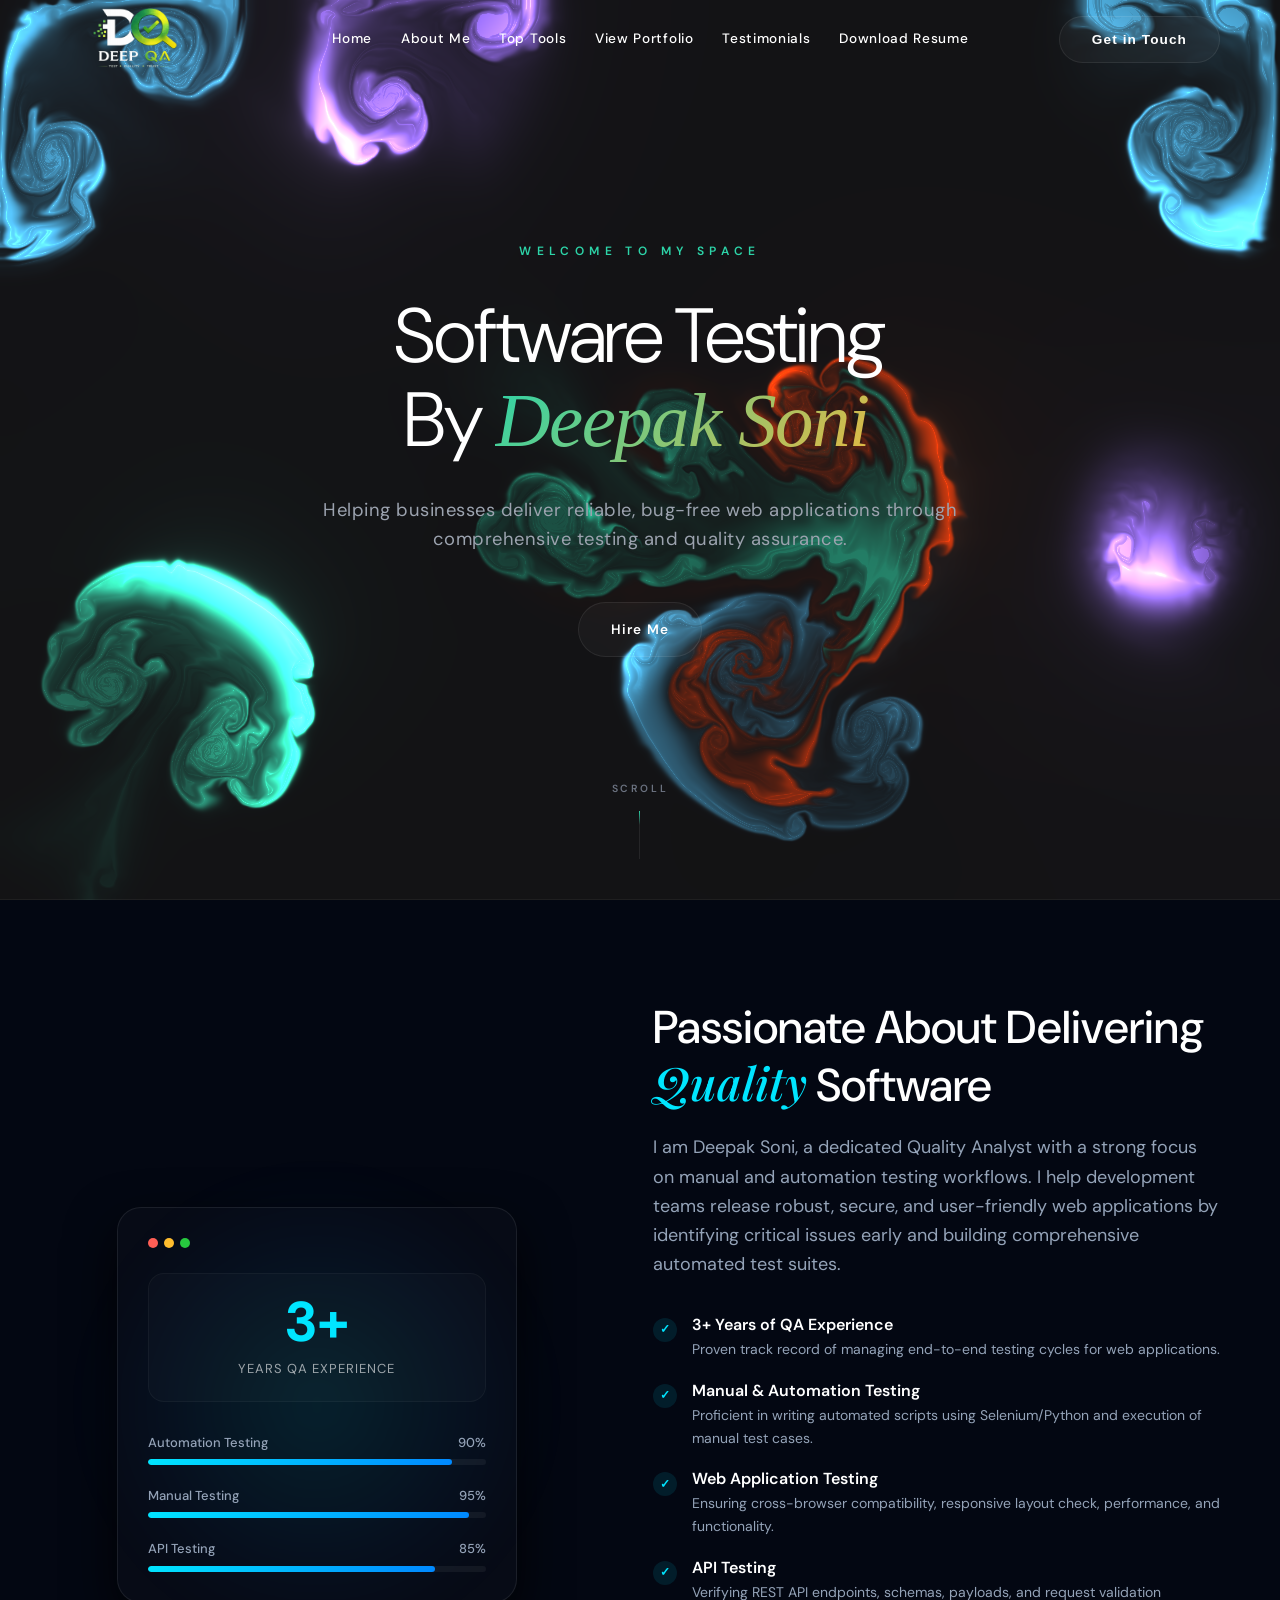
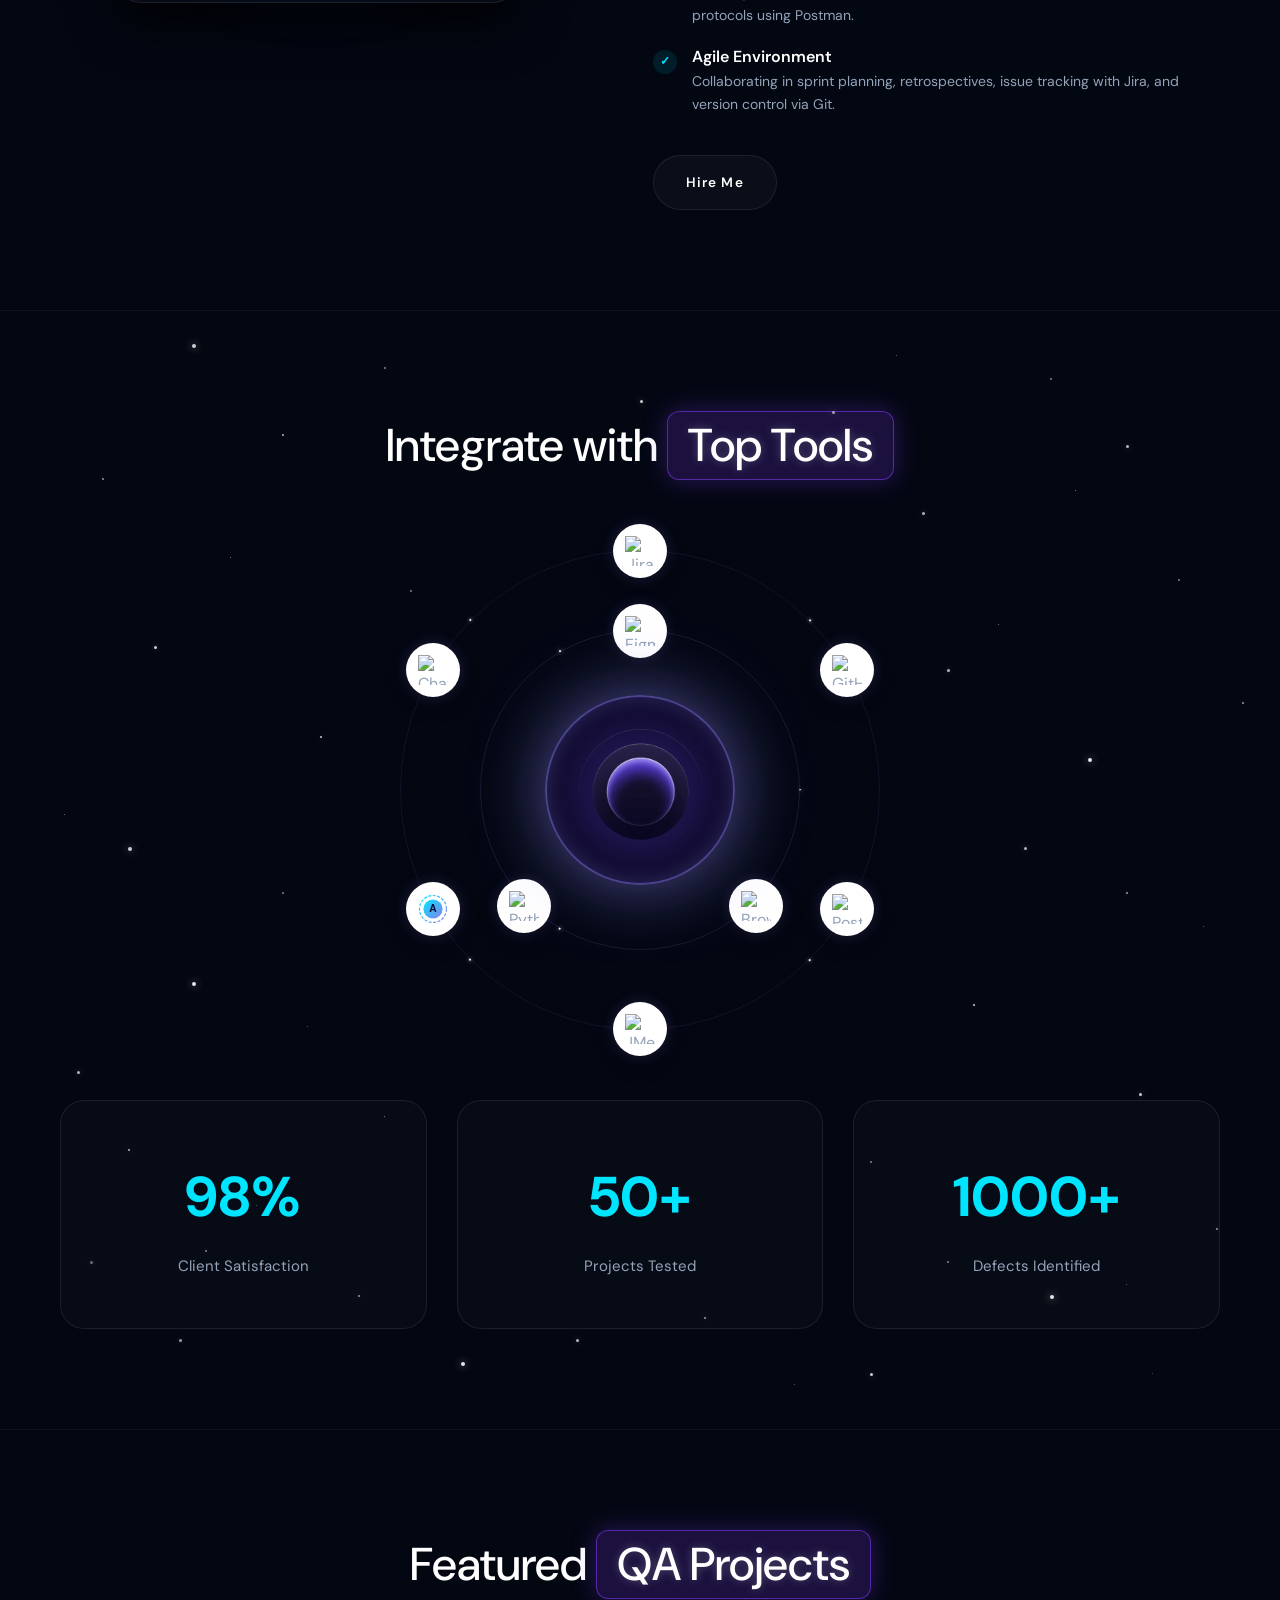
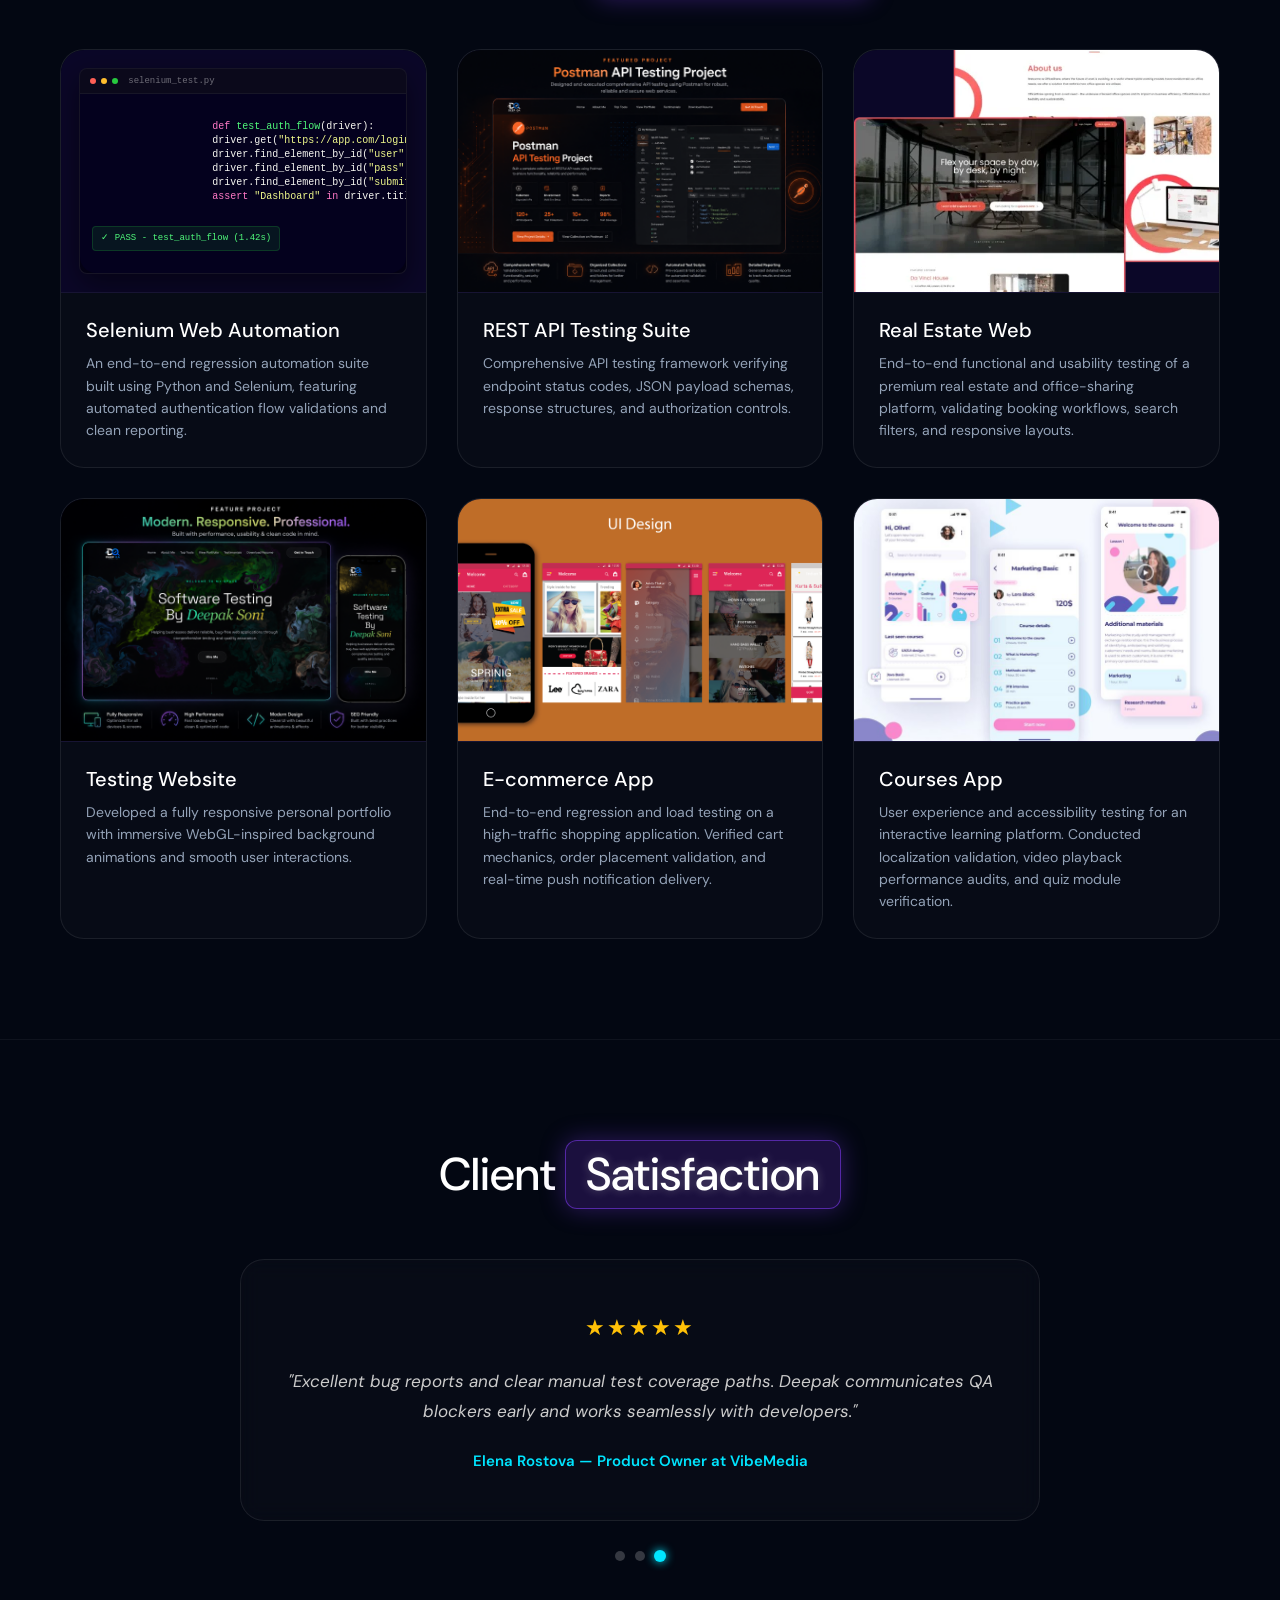
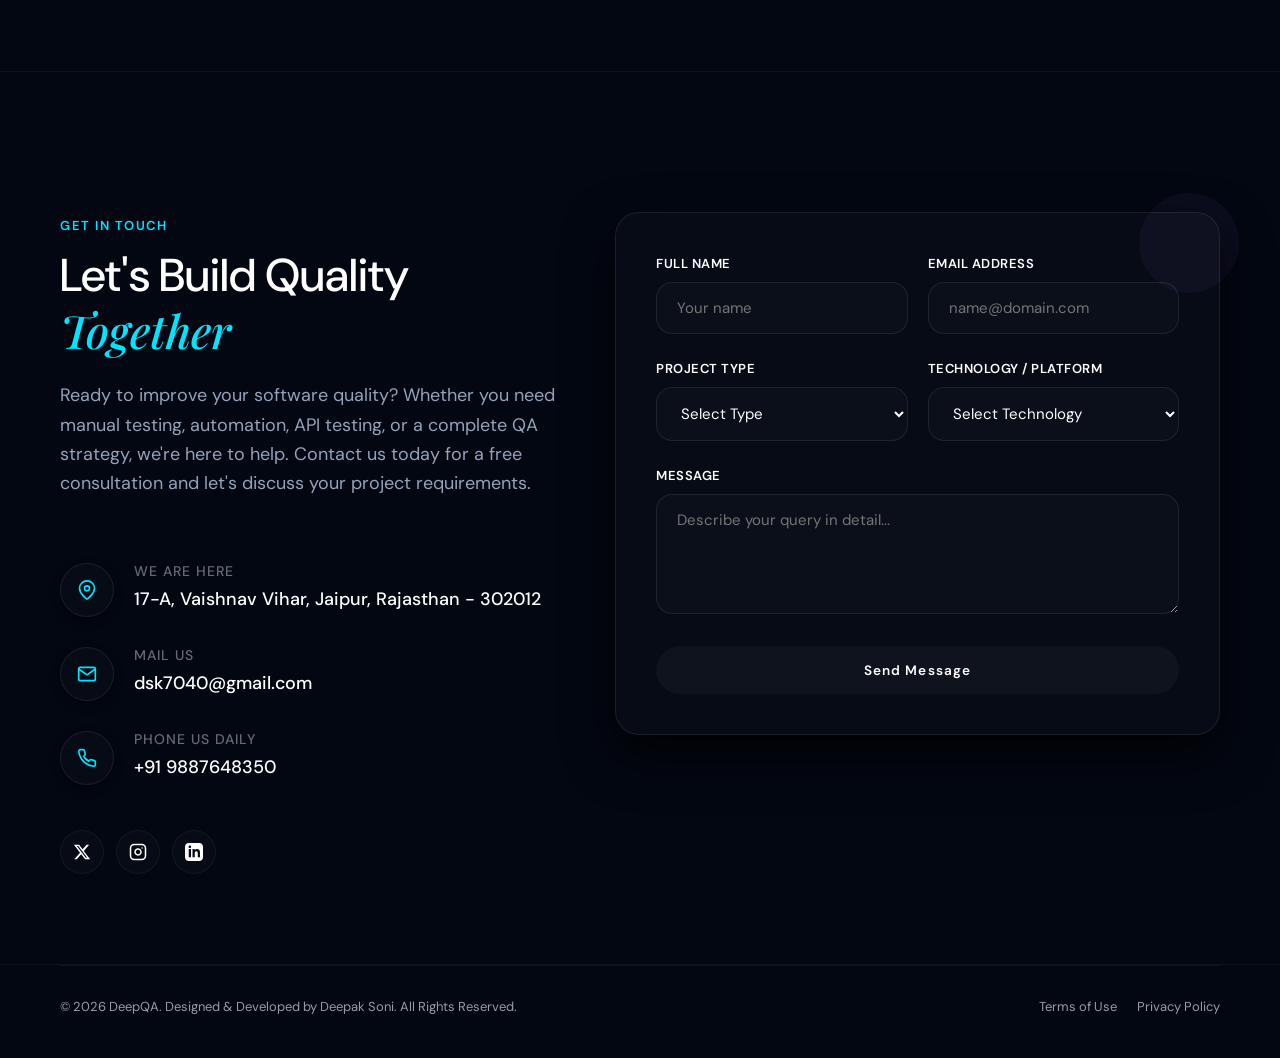
==== deep_webpage/index.html @ 974db739 "Add files via upload" ====
<!DOCTYPE html>
<html lang="en">

<head>
  <meta charset="UTF-8">
  <meta name="viewport" content="width=device-width, initial-scale=1.0">
  <title>DeepQA - DEEPAK SONI Quality Analyst</title>
  <meta name="description" content="I’m a Quality Assurance professional with 5+ years of proven success in manual
and automated testing across diverse applications, including web, desktop, and mobile platforms.">
  <link rel="stylesheet" href="style.css?v=1.1">
</head>

<body>
  <!-- WebGL Fluid Simulation Background -->
  <div class="canvas-container">
    <canvas id="fluid-canvas"></canvas>
  </div>

  <!-- Premium Sticky Header Nav -->
  <header id="header">
    <div class="container header-container">
      <a href="#home" class="logo">
        <img src="logo.png" alt="Deep QA Logo"
          style="height: 100px; width: auto; max-width: 240px; object-fit: contain;">
      </a>

      <!-- Navigation Links -->
      <nav class="alkemy-nav" id="alkemy-primary-nav" aria-label="Primary Navigation">
        <a href="#hero-banner" class="alkemy-nav-link" id="nav-features">Home</a>
        <a href="#about-me" class="alkemy-nav-link" ">About Me</a>
        <a href=" #features" class="alkemy-nav-link" id="nav-compare">Top Tools</a>
        <a href="#portfolio" class="alkemy-nav-link" id="nav-about">View Portfolio</a>
        <a href="#testimonials" class="alkemy-nav-link" id="nav-contact">Testimonials</a>
        <a href="Deepak%20CV%202026.pdf" target="_blank" class="alkemy-nav-link" id="nav-docs">Download Resume</a>

      </nav>

      <!-- Search Slot -->
      <!-- <div class="search-wrapper">
                <span class="search-icon" aria-hidden="true">
                    <svg stroke="currentColor" fill="none" stroke-width="2" viewBox="0 0 24 24" height="1em" width="1em" xmlns="http://www.w3.org/2000/svg">
                        <path stroke-linecap="round" stroke-linejoin="round" d="m21 21-5.197-5.197m0 0A7.5 7.5 0 1 0 5.196 5.196a7.5 7.5 0 0 0 10.607 10.607Z"></path>
                    </svg>
                </span>
                <input type="search" class="search-input" id="header-search" placeholder="Search makers, products..." aria-label="Search makers and products">
            </div> -->

      <!-- Header CTAs / Actions -->
      <div class="header-actions">
        <button type="button" class="btn-primary" id="btn-join-alkemy"> <a href="#contact">Get in Touch</a></button>
      </div>
    </div>
  </header>

  <!-- Main Hero Banner Section -->
  <main>
    <section class="hero-section" id="hero-banner">
      <div class="hero-content">
        <!-- Eyebrow text -->
        <p class="hero-eyebrow" id="hero-eyebrow-text">Welcome to my space</p>

        <!-- Main Header Title -->
        <h1 class="hero-title" id="hero-main-title">
          Software Testing<br>
          By <em>Deepak Soni</em>
        </h1>

        <!-- Subtitle -->
        <p class="hero-subtitle" id="hero-description-text">
          Helping businesses deliver reliable, bug-free web applications through comprehensive
          testing and quality assurance.
        </p>

        <!-- CTA Action Buttons -->
        <div class="hero-ctas">
          <a href="#contact" class="btn btn-primary">Hire Me</a>
          <!-- <button type="button" class="btn-secondary" id="btn-explore-market">EXPLORE THE MARKET</button> -->
        </div>
      </div>

      <!-- Bottom Scroll indicator -->
      <div class="scroll-indicator" id="scroll-prompt">
        <span class="scroll-text">Scroll</span>
        <div class="scroll-line-container">
          <div class="scroll-line-active"></div>
        </div>
      </div>
    </section>








    <!-- ==================== About Me Section ==================== -->
    <section id="about-me" class="shared-premium-bg">
      <div class="container">
        <div class="about-me-grid">
          <!-- Left side visual mockup / statistics -->
          <div class="about-me-left">
            <div class="about-me-visual">
              <div class="visual-glow"></div>
              <div class="visual-card">
                <div class="visual-header">
                  <span class="dot red"></span>
                  <span class="dot yellow"></span>
                  <span class="dot green"></span>
                </div>
                <div class="visual-body">
                  <div class="stat-highlight">
                    <span class="stat-big-number">3+</span>
                    <span class="stat-small-text">Years QA Experience</span>
                  </div>
                  <div class="stat-bar-list">
                    <div class="stat-bar-item">
                      <div class="stat-bar-info">
                        <span>Automation Testing</span>
                        <span>90%</span>
                      </div>
                      <div class="stat-bar-line">
                        <div class="stat-bar-fill" style="width: 90%;"></div>
                      </div>
                    </div>
                    <div class="stat-bar-item">
                      <div class="stat-bar-info">
                        <span>Manual Testing</span>
                        <span>95%</span>
                      </div>
                      <div class="stat-bar-line">
                        <div class="stat-bar-fill" style="width: 95%;"></div>
                      </div>
                    </div>
                    <div class="stat-bar-item">
                      <div class="stat-bar-info">
                        <span>API Testing</span>
                        <span>85%</span>
                      </div>
                      <div class="stat-bar-line">
                        <div class="stat-bar-fill" style="width: 85%;"></div>
                      </div>
                    </div>
                  </div>
                </div>
              </div>
            </div>
          </div>

          <!-- Right side professional introduction -->
          <div class="about-me-right">
            <!-- <span class="section-subtitle">Professional Journey</span> -->
            <h2 class="section-title">Passionate About Delivering <span class="italic-highlight">Quality</span> Software
            </h2>
            <p class="section-desc">I am Deepak Soni, a dedicated Quality Analyst with a strong focus on manual and
              automation testing workflows. I help development teams release robust, secure, and user-friendly web
              applications by identifying critical issues early and building comprehensive automated test suites.</p>

            <div class="about-me-topics">
              <div class="topic-item">
                <div class="topic-icon">✓</div>
                <div>
                  <h5>3+ Years of QA Experience</h5>
                  <p>Proven track record of managing end-to-end testing cycles for web applications.</p>
                </div>
              </div>
              <div class="topic-item">
                <div class="topic-icon">✓</div>
                <div>
                  <h5>Manual & Automation Testing</h5>
                  <p>Proficient in writing automated scripts using Selenium/Python and execution of manual test cases.
                  </p>
                </div>
              </div>
              <div class="topic-item">
                <div class="topic-icon">✓</div>
                <div>
                  <h5>Web Application Testing</h5>
                  <p>Ensuring cross-browser compatibility, responsive layout check, performance, and functionality.</p>
                </div>
              </div>
              <div class="topic-item">
                <div class="topic-icon">✓</div>
                <div>
                  <h5>API Testing</h5>
                  <p>Verifying REST API endpoints, schemas, payloads, and request validation protocols using Postman.
                  </p>
                </div>
              </div>
              <div class="topic-item">
                <div class="topic-icon">✓</div>
                <div>
                  <h5>Agile Environment</h5>
                  <p>Collaborating in sprint planning, retrospectives, issue tracking with Jira, and version control via
                    Git.</p>
                </div>
              </div>
            </div>

            <a href="#contact" class="btn btn-primary">Hire Me</a>
          </div>
        </div>
      </div>
    </section>

    <!-- ==================== Integrations & Orbit Section ==================== -->
    <section id="features" class="shared-premium-bg">
      <!-- Star particles background -->
      <div class="star-particles">
        <span class="particle p1"></span>
        <span class="particle p2"></span>
        <span class="particle p3"></span>
        <span class="particle p4"></span>
        <span class="particle p5"></span>
        <span class="particle p6"></span>
        <span class="particle p7"></span>
        <span class="particle p8"></span>
        <span class="particle p9"></span>
        <span class="particle p10"></span>
        <span class="particle p11"></span>
        <span class="particle p12"></span>
        <span class="particle p13"></span>
        <span class="particle p14"></span>
        <span class="particle p15"></span>
        <span class="particle p16"></span>
        <span class="particle p17"></span>
        <span class="particle p18"></span>
        <span class="particle p19"></span>
        <span class="particle p20"></span>
        <span class="particle p21"></span>
        <span class="particle p22"></span>
        <span class="particle p23"></span>
        <span class="particle p24"></span>
        <span class="particle p25"></span>
        <span class="particle p26"></span>
        <span class="particle p27"></span>
        <span class="particle p28"></span>
        <span class="particle p29"></span>
        <span class="particle p30"></span>
        <span class="particle p31"></span>
        <span class="particle p32"></span>
        <span class="particle p33"></span>
        <span class="particle p34"></span>
        <span class="particle p35"></span>
        <span class="particle p36"></span>
        <span class="particle p37"></span>
        <span class="particle p38"></span>
        <span class="particle p39"></span>
        <span class="particle p40"></span>
        <span class="particle p41"></span>
        <span class="particle p42"></span>
        <span class="particle p43"></span>
        <span class="particle p44"></span>
        <span class="particle p45"></span>
        <span class="particle p46"></span>
        <span class="particle p47"></span>
        <span class="particle p48"></span>
        <span class="particle p49"></span>
        <span class="particle p50"></span>
      </div>

      <div class="container text-center">
        <h2 class="section-title centered">Integrate with <span class="highlight-box">Top Tools</span></h2>

        <div class="orbit-container-wrapper">
          <div class="orbit-system">
            <!-- Center Sphere -->
            <div class="center-sphere">
              <img src="h1-il1-768x710.webp" alt="Center Logo" class="center-profile-img">
            </div>

            <!-- Inner Orbit Path -->
            <div class="orbit-path inner-path">
              <div class="orbiting-tool figma">
                <div class="tool-icon-inner">
                  <img src="https://upload.wikimedia.org/wikipedia/commons/3/33/Figma-logo.svg" alt="Figma">
                </div>
                <span class="tool-tooltip">Figma</span>
              </div>
              <div class="orbiting-tool python">
                <div class="tool-icon-inner">
                  <img src="https://cdn.jsdelivr.net/gh/devicons/devicon/icons/python/python-original.svg" alt="Python">
                </div>
                <span class="tool-tooltip">Python</span>
              </div>
              <div class="orbiting-tool browserstack">
                <div class="tool-icon-inner">
                  <img src="https://www.vectorlogo.zone/logos/browserstack/browserstack-icon.svg" alt="BrowserStack">
                </div>
                <span class="tool-tooltip">BrowserStack</span>
              </div>
            </div>

            <!-- Inner Orbit Dots -->
            <div class="orbit-path inner-dots-path">
              <span class="orbit-dot d1"></span>
              <span class="orbit-dot d2"></span>
              <span class="orbit-dot d3"></span>
            </div>

            <!-- Outer Orbit Path -->
            <div class="orbit-path outer-path">
              <div class="orbiting-tool jira">
                <div class="tool-icon-inner">
                  <img src="https://cdn.jsdelivr.net/gh/devicons/devicon/icons/jira/jira-original.svg" alt="Jira">
                </div>
                <span class="tool-tooltip">Jira</span>
              </div>
              <div class="orbiting-tool github">
                <div class="tool-icon-inner">
                  <img src="https://upload.wikimedia.org/wikipedia/commons/9/91/Octicons-mark-github.svg" alt="GitHub">
                </div>
                <span class="tool-tooltip">GitHub</span>
              </div>
              <div class="orbiting-tool postman">
                <div class="tool-icon-inner">
                  <img src="https://www.vectorlogo.zone/logos/getpostman/getpostman-icon.svg" alt="Postman">
                </div>
                <span class="tool-tooltip">Postman</span>
              </div>
              <div class="orbiting-tool jmeter">
                <div class="tool-icon-inner">
                  <img src="https://jmeter.apache.org/images/jmeter_square.svg" alt="JMeter">
                </div>
                <span class="tool-tooltip">JMeter</span>
              </div>
              <div class="orbiting-tool antigravity">
                <div class="tool-icon-inner">
                  <svg width="32" height="32" viewBox="0 0 100 100" xmlns="http://www.w3.org/2000/svg">
                    <defs>
                      <linearGradient id="antigravity-grad" x1="0%" y1="0%" x2="100%" y2="100%">
                        <stop offset="0%" stop-color="#00E5FF" />
                        <stop offset="100%" stop-color="#8980F1" />
                      </linearGradient>
                    </defs>
                    <circle cx="50" cy="50" r="45" fill="none" stroke="url(#antigravity-grad)" stroke-width="4"
                      stroke-dasharray="10 5" />
                    <circle cx="50" cy="50" r="32" fill="url(#antigravity-grad)" />
                    <text x="50" y="61" font-family="'Space Grotesk', sans-serif" font-size="34" font-weight="900"
                      fill="#0C0835" text-anchor="middle">A</text>
                  </svg>
                </div>
                <span class="tool-tooltip">Antigravity</span>
              </div>
              <div class="orbiting-tool chatgpt">
                <div class="tool-icon-inner">
                  <img src="https://upload.wikimedia.org/wikipedia/commons/0/04/ChatGPT_logo.svg" alt="ChatGPT">
                </div>
                <span class="tool-tooltip">ChatGPT</span>
              </div>
            </div>

            <!-- Outer Orbit Dots -->
            <div class="orbit-path outer-dots-path">
              <span class="orbit-dot d4"></span>
              <span class="orbit-dot d5"></span>
              <span class="orbit-dot d6"></span>
              <span class="orbit-dot d7"></span>
            </div>

          </div>
        </div>

        <!-- ==================== Stats Section ==================== -->
        <div class="stats-row" style="margin-top: 40px;">
          <div class="stat-box">
            <div class="stat-number" data-target="98" data-suffix="%">98%</div>
            <p class="stat-label">Client Satisfaction</p>
          </div>
          <div class="stat-box">
            <div class="stat-number" data-target="50" data-suffix="+">50+</div>
            <p class="stat-label">Projects Tested</p>
          </div>
          <div class="stat-box">
            <div class="stat-number" data-target="1000" data-suffix="+">1000+</div>
            <p class="stat-label">Defects Identified</p>
          </div>
        </div>
      </div>
    </section>

    <!-- ==================== Portfolio Section ==================== -->
    <section id="portfolio" class="shared-premium-bg">

      <div class="container">
        <div class="text-center" style="margin-bottom: 50px;">
          <!-- <span class="section-subtitle">My Work</span> -->
          <h2 class="section-title centered">Featured <span class="highlight-box">QA
              Projects</span></h2>
        </div>

        <div class="portfolio-grid">
          <!-- Project 1: Selenium Web Automation Suite -->
          <div class="portfolio-card">
            <div class="portfolio-img-container">
              <div class="portfolio-mockup">
                <div class="mockup-header">
                  <span class="mockup-dot red"></span>
                  <span class="mockup-dot yellow"></span>
                  <span class="mockup-dot green"></span>
                  <span class="mockup-title">selenium_test.py</span>
                </div>
                <div class="mockup-body">
                  <div class="automation-code">
                    <span class="keyword">def</span> <span class="func">test_auth_flow</span>(driver):
                    driver.get(<span class="str">"https://app.com/login"</span>)
                    driver.find_element_by_id(<span class="str">"user"</span>).send_keys(<span
                      class="str">"admin"</span>)
                    driver.find_element_by_id(<span class="str">"pass"</span>).send_keys(<span
                      class="str">"secret"</span>)
                    driver.find_element_by_id(<span class="str">"submit"</span>).click()
                    <span class="keyword">assert</span> <span class="str">"Dashboard"</span> <span
                      class="keyword">in</span> driver.title
                  </div>
                  <div class="automation-result">
                    ✓ PASS - test_auth_flow (1.42s)
                  </div>
                </div>
              </div>
            </div>
            <div class="portfolio-info">
              <h4>Selenium Web Automation</h4>
              <p>An end-to-end regression automation suite built using Python and Selenium, featuring automated
                authentication flow validations and clean reporting.</p>
            </div>
          </div>

          <!-- Project 2: REST API Testing Suite -->
          <div class="portfolio-card">
            <div class="portfolio-img-container">
              <img src="postmanproject.png" alt="REST API Testing Suite"
                style="width: 100%; height: 100%; object-fit: cover; display: block;">
            </div>
            <div class="portfolio-info">
              <h4>REST API Testing Suite</h4>
              <p>Comprehensive API testing framework verifying endpoint status codes, JSON payload schemas, response
                structures, and authorization controls.</p>
            </div>
          </div>

          <!-- Project 3: Real Estate Web -->
          <div class="portfolio-card">
            <div class="portfolio-img-container">
              <img src="officeShare.webp" alt="Real Estate Web"
                style="width: 100%; height: 100%; object-fit: cover; display: block;">
            </div>
            <div class="portfolio-info">
              <h4>Real Estate Web</h4>
              <p>End-to-end functional and usability testing of a premium real estate and office-sharing platform,
                validating booking workflows, search filters, and responsive layouts.</p>
            </div>
          </div>

          <!-- Project 4: Testing Website -->
          <div class="portfolio-card">
            <div class="portfolio-img-container">
              <img src="Project image.png" alt="Project image"
                style="width: 100%; height: 100%; object-fit: cover; display: block;">
            </div>
            <div class="portfolio-info">
              <h4>Testing Website</h4>
              <p>Developed a fully responsive personal portfolio with immersive WebGL-inspired background animations and
                smooth user interactions.</p>
            </div>
          </div>

          <!-- Project 5: E-commerce App -->
          <div class="portfolio-card">
            <div class="portfolio-img-container">
              <img src="ecommerce.png" alt="E-commerce App"
                style="width: 100%; height: 100%; object-fit: cover; display: block;">
            </div>
            <div class="portfolio-info">
              <h4>E-commerce App</h4>
              <p>End-to-end regression and load testing on a high-traffic shopping application. Verified cart mechanics,
                order placement validation, and real-time push notification delivery.</p>
            </div>
          </div>

          <!-- Project 6: Courses App -->
          <div class="portfolio-card">
            <div class="portfolio-img-container">
              <img src="courses.png" alt="Courses App"
                style="width: 100%; height: 100%; object-fit: cover; display: block;">
            </div>
            <div class="portfolio-info">
              <h4>Courses App</h4>
              <p>User experience and accessibility testing for an interactive learning platform. Conducted localization
                validation, video playback performance audits, and quiz module verification.</p>
            </div>
          </div>

        </div>
      </div>
    </section>

    <!-- ==================== Client Testimonials Section ==================== -->
    <section id="testimonials" class="shared-premium-bg">

      <div class="container">
        <div class="text-center" style="margin-bottom: 30px;">
          <!-- <span class="section-subtitle">Client Feedback</span> -->
          <h2 class="section-title centered">Client <span class="highlight-box">Satisfaction</span></h2>
        </div>

        <div class="testimonials-carousel-wrapper">
          <div class="testimonials-carousel" id="testimonialsCarousel">

            <!-- Testimonial 1 -->
            <div class="testimonial-card">
              <div class="testimonial-rating"><span class="star">★</span><span class="star">★</span><span
                  class="star">★</span><span class="star">★</span><span class="star empty">☆</span></div>
              <p class="testimonial-text">"Deepak's automated test scripts reduced our regression cycle from weeks to
                just hours. His thorough API checks caught critical issues before production."</p>
              <h4 class="testimonial-client">Sarah Jenkins — CTO at CloudSync</h4>
            </div>

            <!-- Testimonial 2 -->
            <div class="testimonial-card">
              <div class="testimonial-rating"><span class="star">★</span><span class="star">★</span><span
                  class="star">★</span><span class="star">★</span><span class="star">★</span></div>
              <p class="testimonial-text">"The depth of API testing is outstanding. Deepak identified multiple security
                and payload bugs that we completely missed in development."</p>
              <h4 class="testimonial-client">Michael Chen — Tech Lead at FinGo</h4>
            </div>

            <!-- Testimonial 3 -->
            <div class="testimonial-card">
              <div class="testimonial-rating"><span class="star">★</span><span class="star">★</span><span
                  class="star">★</span><span class="star">★</span><span class="star">★</span></div>
              <p class="testimonial-text">"Excellent bug reports and clear manual test coverage paths. Deepak
                communicates QA blockers early and works seamlessly with developers."</p>
              <h4 class="testimonial-client">Elena Rostova — Product Owner at VibeMedia</h4>
            </div>

          </div>

          <!-- Carousel dots -->
          <div class="carousel-dots" id="carouselDots">
            <span class="carousel-dot active" data-index="0"></span>
            <span class="carousel-dot" data-index="1"></span>
            <span class="carousel-dot" data-index="2"></span>
          </div>
        </div>
      </div>
    </section>

    <!-- Removed Pricing Section -->

    <!-- Removed FAQ Section -->

    <!-- Removed Blog Section -->

    <!-- ==================== Contact Section ==================== -->
    <section id="contact" class="section-padding" style="padding-bottom: 50px;">
      <canvas class="fluid-canvas" id="contact-canvas"></canvas>
      <div class="container">
        <div class="contact-grid">
          <div class="contact-info">
            <div>
              <span class="section-subtitle">Get In Touch</span>
              <h2 class="section-title">Let's Build Quality <span class="italic-highlight">Together</span></h2>
              <p class="section-desc">Ready to improve your software quality? Whether you need manual testing,
                automation, API testing, or a complete QA strategy, we're here to help. Contact us today for a free
                consultation and let's discuss your project requirements.</p>
            </div>

            <!-- Details list -->
            <div class="contact-item">
              <div class="contact-icon">
                <svg width="20" height="20" viewBox="0 0 24 24" fill="none" stroke="currentColor" stroke-width="2"
                  stroke-linecap="round" stroke-linejoin="round">
                  <path d="M21 10c0 7-9 13-9 13s-9-6-9-13a9 9 0 0 1 18 0z" />
                  <circle cx="12" cy="10" r="3" />
                </svg>
              </div>
              <div class="contact-text">
                <h4>We are Here</h4>
                <p>17-A, Vaishnav Vihar, Jaipur, Rajasthan - 302012</p>
              </div>
            </div>

            <div class="contact-item">
              <div class="contact-icon">
                <svg width="20" height="20" viewBox="0 0 24 24" fill="none" stroke="currentColor" stroke-width="2"
                  stroke-linecap="round" stroke-linejoin="round">
                  <path d="M4 4h16c1.1 0 2 .9 2 2v12c0 1.1-.9 2-2 2H4c-1.1 0-2-.9-2-2V6c0-1.1.9-2 2-2z" />
                  <polyline points="22,6 12,13 2,6" />
                </svg>
              </div>
              <div class="contact-text">
                <h4>Mail Us</h4>
                <p>dsk7040@gmail.com</p>
              </div>
            </div>

            <div class="contact-item">
              <div class="contact-icon">
                <svg width="20" height="20" viewBox="0 0 24 24" fill="none" stroke="currentColor" stroke-width="2"
                  stroke-linecap="round" stroke-linejoin="round">
                  <path
                    d="M22 16.92v3a2 2 0 0 1-2.18 2 19.79 19.79 0 0 1-8.63-3.07 19.5 19.5 0 0 1-6-6 19.79 19.79 0 0 1-3.07-8.67A2 2 0 0 1 4.11 2h3a2 2 0 0 1 2 1.72 12.84 12.84 0 0 0 .7 2.81 2 2 0 0 1-.45 2.11L8.09 9.91a16 16 0 0 0 6 6l1.27-1.27a2 2 0 0 1 2.11-.45 12.84 12.84 0 0 0 2.81.7A2 2 0 0 1 22 16.92z" />
                </svg>
              </div>
              <div class="contact-text">
                <h4>Phone Us Daily</h4>
                <p>+91 9887648350</p>
              </div>
            </div>

            <!-- Social Links -->
            <div class="contact-socials">
              <a href="https://x.com/DeepakS82526535" target="_blank" rel="noopener noreferrer"
                class="social-btn twitter" aria-label="X (Twitter)">
                <svg width="18" height="18" viewBox="0 0 24 24" fill="currentColor">
                  <path
                    d="M18.244 2.25h3.308l-7.227 8.26 8.502 11.24H16.17l-5.214-6.817L4.99 21.75H1.68l7.73-8.835L1.254 2.25H8.08l4.713 6.231zm-1.161 17.52h1.833L7.084 4.126H5.117z" />
                </svg>
              </a>
              <a href="https://www.instagram.com/deepak_sonii/" target="_blank" rel="noopener noreferrer"
                class="social-btn instagram" aria-label="Instagram">
                <svg width="18" height="18" viewBox="0 0 24 24" fill="none" stroke="currentColor" stroke-width="2"
                  stroke-linecap="round" stroke-linejoin="round">
                  <rect x="2" y="2" width="20" height="20" rx="5" ry="5" />
                  <path d="M16 11.37A4 4 0 1 1 12.63 8 4 4 0 0 1 16 11.37z" />
                  <line x1="17.5" y1="6.5" x2="17.51" y2="6.5" />
                </svg>
              </a>
              <a href="https://www.linkedin.com/in/deepak-soni-121303154/" target="_blank" rel="noopener noreferrer"
                class="social-btn linkedin" aria-label="LinkedIn">
                <svg width="18" height="18" viewBox="0 0 24 24" fill="currentColor">
                  <path
                    d="M19 0h-14c-2.761 0-5 2.239-5 5v14c0 2.761 2.239 5 5 5h14c2.762 0 5-2.239 5-5v-14c0-2.761-2.238-5-5-5zm-11 19h-3v-11h3v11zm-1.5-12.268c-.966 0-1.75-.779-1.75-1.75s.784-1.75 1.75-1.75 1.75.779 1.75 1.75-.784 1.75-1.75 1.75zm13.5 12.268h-3v-5.604c0-3.368-4-3.113-4 0v5.604h-3v-11h3v1.765c1.396-2.586 7-2.777 7 2.476v6.759z" />
                </svg>
              </a>
            </div>
          </div>

          <!-- Contact Form Glassmorphic Card -->
          <div class="contact-form-card">
            <form id="contactForm"
              onsubmit="event.preventDefault(); alert('Thank you for reaching out! We will contact you shortly.'); this.reset();">
              <div class="form-row">
                <div class="form-group">
                  <label for="name" class="form-label">Full Name</label>
                  <input type="text" id="name" name="name" class="form-input" placeholder="Your name" required>
                </div>
                <div class="form-group">
                  <label for="email" class="form-label">Email Address</label>
                  <input type="email" id="email" name="email" class="form-input" placeholder="name@domain.com" required>
                </div>
              </div>

              <div class="form-row">
                <div class="form-group">
                  <label for="project-type" class="form-label">Project Type</label>
                  <select id="project-type" name="project-type" class="form-input" required>
                    <option value="" disabled selected hidden>Select Type</option>
                    <option value="New Project">New Project</option>
                    <option value="Ongoing Project">Ongoing Project</option>
                    <option value="Need Manual Testing">Need Manual Testing</option>
                    <option value="Need Automation Testing">Need Automation Testing</option>
                    <option value="Need API Testing">Need API Testing</option>
                    <option value="Pre-Release Testing">Pre-Release Testing</option>
                    <option value="QA Consultation">QA Consultation</option>
                    <option value="Other">Other</option>
                  </select>
                </div>
                <div class="form-group">
                  <label for="technology" class="form-label">Technology / Platform</label>
                  <select id="technology" name="technology" class="form-input" required>
                    <option value="" disabled selected hidden>Select Technology</option>
                    <option value="Website">Website</option>
                    <option value="Mobile App">Mobile App</option>
                    <option value="Desktop App">Desktop App</option>
                    <option value="E-commerce">E-commerce</option>
                    <option value="Other">Other</option>
                  </select>
                </div>
              </div>

              <div class="form-group">
                <label for="message" class="form-label">Message</label>
                <textarea id="message" name="message" class="form-input" placeholder="Describe your query in detail..."
                  required></textarea>
              </div>

              <button type="submit" class="btn btn-primary" style="width: 100%; border: none;">Send Message</button>
            </form>
          </div>
        </div>
      </div>
    </section>

  </main>

  <!-- ==================== Footer ==================== -->
  <footer>
    <div class="container">


      <div class="footer-bottom">
        <p>© 2026 DeepQA. Designed & Developed by Deepak Soni. All Rights Reserved.</p>
        <div class="footer-bottom-links">
          <a target="_blank" href="terms.html">Terms of Use</a>
          <a target="_blank" href="privacy.html">Privacy Policy</a>
        </div>
      </div>
    </div>
  </footer>

  <!-- ==================== Back to Top Button ==================== -->
  <button id="backToTop" class="back-to-top-btn" aria-label="Back to Top">
    <svg width="20" height="20" viewBox="0 0 24 24" fill="none" stroke="currentColor" stroke-width="3"
      stroke-linecap="round" stroke-linejoin="round">
      <polyline points="18 15 12 9 6 15"></polyline>
    </svg>
  </button>

  <script src="https://cdnjs.cloudflare.com/ajax/libs/three.js/r128/three.min.js"></script>
  <script src="fluid.js"></script>
  <script src="script.js?v=1.4"></script>
</body>

</html>
---- deep_webpage/style.css ----
@import url('https://fonts.googleapis.com/css2?family=DM+Sans:ital,opsz,wght@0,9..40,100..1000;1,9..40,100..1000&family=Playfair+Display:ital,');

/* ==========================================================================
   Design System & Variables (DARK MODE)
   ========================================================================== */
:root {
  /* Colors */
  --primary-color: #00E5FF;
  /* Bright cyan/teal */
  --secondary-color: #0088FF;
  /* Bright blue */
  --dark-color: #FFFFFF;
  /* White headings */
  --text-color: #94A3B8;
  /* Slate gray body text */
  --bg-light: #0B0F19;
  /* Sleek dark gray-blue background */
  --bg-white: #030712;
  /* Deepest dark background */
  --bg-card: rgba(255, 255, 255, 0.02);
  /* Glassmorphism card bg */
  --border-color: rgba(0, 229, 255, 0.08);
  /* Cyan border glow */
  --accent-gradient: linear-gradient(135deg, var(--primary-color) 0%, var(--secondary-color) 100%);
  --accent-gradient-hover: linear-gradient(135deg, var(--secondary-color) 0%, var(--primary-color) 100%);
  --shadow-sm: 0 4px 10px rgba(0, 0, 0, 0.4);
  --shadow-md: 0 10px 30px rgba(0, 0, 0, 0.6);
  --shadow-lg: 0 20px 50px rgba(0, 0, 0, 0.8);
  --border-glow: 0 0 20px rgba(0, 229, 255, 0.1);

  /* Fonts */
  --font-headings: 'DM Sans', sans-serif;
  --font-body: 'DM Sans', sans-serif;
  --font-italic: 'Playfair Display', serif;

  /* Layout */
  --header-height: 80px;
  --border-radius-sm: 8px;
  --border-radius-md: 16px;
  --border-radius-lg: 24px;
  --transition: all 0.3s cubic-bezier(0.4, 0, 0.2, 1);
}

/* ==========================================================================
   Resets & Base Styles
   ========================================================================== */
* {
  margin: 0;
  padding: 0;
  box-sizing: border-box;
}

html {
  scroll-behavior: smooth;
}

body {
  font-family: var(--font-body);
  font-size: 16px;
  line-height: 1.625;
  font-weight: 400;
  color: var(--text-color);
  background-color: var(--bg-white);
  overflow-x: hidden;
}

a {
  text-decoration: none;
  color: inherit;
  transition: var(--transition);
}

ul {
  list-style: none;
}

img {
  max-width: 100%;
  height: auto;
  display: block;
}

h1,
h2,
h3,
h4,
h5,
h6 {
  font-family: var(--font-headings);
  color: var(--dark-color);
  font-weight: 500;
  line-height: 1.2;
}

h1 {
  font-size: 56px;
}

h2 {
  font-size: 46px;
}

h3 {
  font-size: 38px;
}

h4 {
  font-size: 30px;
}

h5 {
  font-size: 24px;
}

h6 {
  font-size: 20px;
}

span.italic-highlight {
  font-family: var(--font-italic);
  font-weight: 500;
  font-style: italic;
  color: var(--primary-color);
}

.section-padding {
  padding: 100px 0;
}

.container {
  width: 100%;
  max-width: 1200px;
  margin: 0 auto;
  padding: 0 20px;
}

/* ==========================================================================
   Common & Utility Components
   ========================================================================== */
.btn {
  display: inline-flex;
  align-items: center;
  justify-content: center;
  padding: 14px 28px;
  font-family: var(--font-headings);
  font-size: 15px;
  font-weight: 500;
  border-radius: 30px;
  cursor: pointer;
  transition: var(--transition);
  border: 1px solid transparent;
}

.btn-primary {
  background: var(--accent-gradient);
  color: #FFFFFF;
}

.btn-primary:hover {
  background: var(--accent-gradient-hover);
  transform: translateY(-2px);
  box-shadow: 0 8px 20px rgba(0, 229, 255, 0.35);
}

.btn-outline {
  border: 1px solid rgba(255, 255, 255, 0.15);
  background: transparent;
  color: var(--dark-color);
}

.btn-outline:hover {
  background: #FFFFFF;
  color: var(--bg-white);
  border-color: #FFFFFF;
  transform: translateY(-2px);
}

.btn-icon {
  margin-right: 8px;
}

.section-subtitle {
  font-family: var(--font-headings);
  color: var(--primary-color);
  font-weight: 600;
  text-transform: uppercase;
  letter-spacing: 1.5px;
  font-size: 13px;
  margin-bottom: 12px;
  display: inline-block;
}

.section-title {
  margin-bottom: 20px;
  max-width: 700px;
}

.section-desc {
  font-size: 18px;
  max-width: 650px;
  color: var(--text-color);
  margin-bottom: 35px;
}

.text-center {
  text-align: center;
}

.centered {
  margin-left: auto;
  margin-right: auto;
  text-align: center;
}

/* ==========================================================================
   Header & Navigation
   ========================================================================== */
/* Top Bar Styling */
.top-bar {
  height: 40px;
  background-color: var(--bg-white);
  border-bottom: 1px solid rgba(255, 255, 255, 0.05);
  font-family: var(--font-headings);
  font-size: 13px;
  color: var(--text-color);
  display: flex;
  align-items: center;
  z-index: 1001;
  position: relative;
}

.top-bar-container {
  display: flex;
  justify-content: space-between;
  align-items: center;
  width: 100%;
}

.top-bar-left {
  display: flex;
  align-items: center;
}

.top-bar-right a {
  color: var(--primary-color);
  font-weight: 500;
  display: flex;
  align-items: center;
  gap: 4px;
}

.top-bar-right a:hover {
  color: #FFFFFF;
}

/* ==========================================================================
   Header & Navigation
   ========================================================================== */
header {
  position: absolute;
  top: 0;
  left: 0;
  width: 100%;
  height: var(--header-height);
  background-color: transparent;
  z-index: 1000;
  transition: var(--transition);
  border-bottom: 1px solid transparent;
}

header.scrolled {
  position: fixed;
  top: 0;
  background-color: rgba(3, 7, 18, 0.9);
  backdrop-filter: blur(10px);
  border-bottom: 1px solid rgba(255, 255, 255, 0.05);
  box-shadow: var(--shadow-sm);
}

.header-container {
  display: flex;
  align-items: center;
  justify-content: space-between;
  height: 100%;
}

.logo {
  font-family: var(--font-headings);
  font-size: 26px;
  font-weight: 700;
  color: var(--dark-color);
  display: flex;
  align-items: center;
  gap: 8px;
}

.logo span {
  color: var(--primary-color);
}

.nav-menu {
  display: flex;
  align-items: center;
  gap: 30px;
}

.nav-link {
  font-family: var(--font-headings);
  font-size: 14px;
  font-weight: 500;
  color: var(--dark-color);
  padding: 8px 0;
  position: relative;
}

.nav-link::after {
  content: '';
  position: absolute;
  bottom: 0;
  left: 0;
  width: 0;
  height: 2px;
  background-color: var(--primary-color);
  transition: var(--transition);
}

.nav-link:hover::after,
.nav-link.active::after {
  width: 100%;
}

.nav-link:hover,
.nav-link.active {
  color: var(--primary-color);
}

.header-cta {
  display: flex;
  align-items: center;
  gap: 10px;
}

.header-icon-btn {
  background: none;
  border: none;
  color: var(--dark-color);
  cursor: pointer;
  padding: 8px;
  display: flex;
  align-items: center;
  justify-content: center;
  transition: var(--transition);
  position: relative;
  border-radius: 50%;
}

.header-icon-btn:hover {
  color: var(--primary-color);
  background-color: rgba(255, 255, 255, 0.05);
}

.cart-btn {
  margin-right: 5px;
}

.cart-badge {
  position: absolute;
  top: 0px;
  right: 0px;
  background: var(--accent-gradient);
  color: #030712;
  font-family: var(--font-headings);
  font-size: 9px;
  font-weight: 700;
  width: 15px;
  height: 15px;
  border-radius: 50%;
  display: flex;
  align-items: center;
  justify-content: center;
}

.btn-header-cta {
  padding: 10px 20px;
  font-size: 14px;
}

/* Mobile Menu Button */
.mobile-nav-toggle {
  display: none;
  background: none;
  border: none;
  cursor: pointer;
  padding: 4px;
  z-index: 1100;
}

.mobile-nav-toggle span {
  display: block;
  width: 24px;
  height: 2px;
  background-color: var(--dark-color);
  margin: 5px 0;
  transition: var(--transition);
}

/* ==========================================================================
   Hero Section
   ========================================================================== */
#home {
  background-color: #000000;
  /* Pure black background for high contrast WebGL fluid */
  padding-top: calc(var(--header-height) + 60px);
  padding-bottom: 80px;
  position: relative;
  overflow: hidden;
  border-bottom: 1px solid rgba(255, 255, 255, 0.05);
}

/* #home::before {
  content: '';
  position: absolute;
  width: 600px;
  height: 600px;
  border-radius: 50%;
  background: radial-gradient(circle, rgba(0, 229, 255, 0.12) 0%, rgba(255, 255, 255, 0) 70%);
  top: -150px;
  right: -100px;
  z-index: 0;
} */

/* #home::after is removed to prevent background washing out */

/* ==========================================================================
   Hero Section Layout (Centered Single Column)
   ========================================================================== */
.hero-grid {
  display: flex;
  flex-direction: column;
  align-items: center;
  justify-content: center;
  text-align: center;
  position: relative;
  z-index: 2;
}

.hero-left {
  text-align: center;
  display: flex;
  flex-direction: column;
  align-items: center;
  justify-content: center;
  max-width: 800px;
  margin: 0 auto;
  padding: 40px;
  border-radius: var(--border-radius-lg);
  background: radial-gradient(circle, rgba(11, 15, 25, 0.85) 0%, rgba(11, 15, 25, 0.55) 60%, rgba(11, 15, 25, 0) 100%);
  position: relative;
  z-index: 2;
}

.hero-left h1 {
  font-family: var(--font-headings);
  font-size: 46px;
  font-weight: 500;
  line-height: 1.3;
  margin: 10px 0 20px 0;
  letter-spacing: -0.5px;
  color: #FFFFFF;
}

.hero-subtitle {
  font-family: var(--font-headings);
  font-size: 22px;
  font-weight: 600;
  color: var(--primary-color);
  margin-bottom: 20px;
  letter-spacing: 0.5px;
}

.hero-tagline {
  font-size: 18px;
  line-height: 1.7;
  color: var(--text-color);
  margin-bottom: 40px;
  max-width: 600px;
  margin-left: auto;
  margin-right: auto;
}

.hero-cta-buttons {
  display: flex;
  flex-wrap: wrap;
  gap: 15px;
  justify-content: center;
}

/* Responsive adjustments */
@media (max-width: 768px) {
  .hero-left h1 {
    font-size: 32px;
  }
}

/* ==========================================================================
   About Me Section
   ========================================================================== */
#about-me {}

.about-me-grid {
  display: grid;
  grid-template-columns: 0.95fr 1.05fr;
  gap: 80px;
  align-items: center;
}

.about-me-left {
  display: flex;
  justify-content: center;
  position: relative;
}

.about-me-visual {
  position: relative;
  width: 100%;
  max-width: 400px;
}

.visual-glow {
  position: absolute;
  top: 50%;
  left: 50%;
  transform: translate(-50%, -50%);
  width: 120%;
  height: 120%;
  background: radial-gradient(circle, rgba(0, 229, 255, 0.1) 0%, rgba(0, 136, 255, 0.03) 50%, rgba(0, 0, 0, 0) 70%);
  z-index: 1;
  pointer-events: none;
  filter: blur(20px);
}

.visual-card {
  position: relative;
  width: 100%;
  background-color: var(--bg-card);
  border: 1px solid var(--border-color);
  border-radius: var(--border-radius-lg);
  padding: 30px;
  z-index: 2;
  box-shadow: var(--shadow-lg);
}

.visual-header {
  display: flex;
  gap: 6px;
  margin-bottom: 25px;
}

.visual-header .dot {
  width: 10px;
  height: 10px;
  border-radius: 50%;
}

.visual-header .dot.red {
  background-color: #ff5f56;
}

.visual-header .dot.yellow {
  background-color: #ffbd2e;
}

.visual-header .dot.green {
  background-color: #27c93f;
}

.stat-highlight {
  text-align: center;
  margin-bottom: 30px;
  background-color: rgba(255, 255, 255, 0.02);
  padding: 20px;
  border-radius: var(--border-radius-md);
  border: 1px solid rgba(255, 255, 255, 0.04);
}

.stat-big-number {
  display: block;
  font-family: var(--font-headings);
  font-size: 56px;
  font-weight: 700;
  color: var(--primary-color);
  line-height: 1;
  margin-bottom: 5px;
}

.stat-small-text {
  font-family: var(--font-headings);
  font-size: 13px;
  text-transform: uppercase;
  letter-spacing: 1px;
  color: rgba(255, 255, 255, 0.6);
}

.stat-bar-list {
  display: flex;
  flex-direction: column;
  gap: 20px;
}

.stat-bar-item {
  width: 100%;
}

.stat-bar-info {
  display: flex;
  justify-content: space-between;
  font-size: 13px;
  margin-bottom: 6px;
  color: var(--text-color);
  font-weight: 500;
}

.stat-bar-line {
  width: 100%;
  height: 6px;
  background-color: rgba(255, 255, 255, 0.05);
  border-radius: 3px;
  overflow: hidden;
}

.stat-bar-fill {
  height: 100%;
  background: var(--accent-gradient);
  border-radius: 3px;
}

.about-me-right {
  text-align: left;
}

.about-me-topics {
  display: flex;
  flex-direction: column;
  gap: 20px;
  margin: 30px 0 40px 0;
}

.topic-item {
  display: flex;
  align-items: flex-start;
  gap: 15px;
}

.topic-icon {
  width: 24px;
  height: 24px;
  border-radius: 50%;
  background-color: rgba(0, 229, 255, 0.1);
  color: var(--primary-color);
  display: inline-flex;
  align-items: center;
  justify-content: center;
  font-size: 12px;
  font-weight: bold;
  flex-shrink: 0;
  margin-top: 3px;
}

.topic-item h5 {
  font-size: 16px;
  font-weight: 600;
  color: #FFFFFF;
  margin-bottom: 4px;
}

.topic-item p {
  font-size: 14px;
  color: var(--text-color);
}

/* About Me Section Responsive */
@media (max-width: 1024px) {
  .about-me-grid {
    grid-template-columns: 1fr;
    gap: 60px;
  }
}

.mockup-header {
  display: flex;
  align-items: center;
  gap: 6px;
  padding: 8px 12px;
  border-bottom: 1px solid rgba(255, 255, 255, 0.05);
}

.mockup-dot {
  width: 10px;
  height: 10px;
  border-radius: 50%;
}

.mockup-dot.red {
  background-color: #ff5f56;
}

.mockup-dot.yellow {
  background-color: #ffbd2e;
}

.mockup-dot.green {
  background-color: #27c93f;
}

.mockup-body {
  width: 100%;
  border-radius: 0 0 var(--border-radius-md) var(--border-radius-md);
  overflow: hidden;
  background-color: #04011E;
}

/* Client Logos */
.client-logos {
  margin-top: 60px;
  text-align: center;
  position: relative;
  z-index: 2;
}

.client-logos p {
  font-family: var(--font-headings);
  font-size: 13px;
  text-transform: uppercase;
  letter-spacing: 1.5px;
  color: rgba(255, 255, 255, 0.4);
  margin-bottom: 25px;
}

.logos-container {
  display: flex;
  justify-content: center;
  align-items: center;
  gap: 60px;
  flex-wrap: wrap;
}

.logo-item svg {
  height: 28px;
  fill: rgba(255, 255, 255, 0.3);
  transition: var(--transition);
}

.logo-item:hover svg {
  fill: #FFFFFF;
  filter: drop-shadow(0 2px 8px rgba(137, 128, 241, 0.3));
}

/* ==========================================================================
   Features Section
   ========================================================================== */
#features,
#about-me,
#portfolio,
#hero-banner,
#testimonials {
  border-bottom: 1px solid rgba(255, 255, 255, 0.05);
}

.features-header-wrapper {
  display: flex;
  justify-content: space-between;
  align-items: flex-end;
  margin-bottom: 60px;
  gap: 40px;
}

.features-header-left {
  flex: 1;
}

.features-header-right {
  display: flex;
  align-items: center;
}

.features-grid {
  display: grid;
  grid-template-columns: repeat(4, 1fr);
  gap: 30px;
}

.feature-card {
  background-color: var(--bg-card);
  border: 1px solid var(--border-color);
  padding: 50px 30px;
  border-radius: var(--border-radius-lg);
  transition: var(--transition);
  position: relative;
  overflow: hidden;
}

.feature-card::before {
  content: '';
  position: absolute;
  top: 0;
  left: 0;
  width: 100%;
  height: 4px;
  background: var(--accent-gradient);
  opacity: 0;
  transition: var(--transition);
}

.feature-icon-wrapper {
  width: 70px;
  height: 70px;
  border-radius: var(--border-radius-md);
  background-color: rgba(255, 255, 255, 0.02);
  display: inline-flex;
  align-items: center;
  justify-content: center;
  margin-bottom: 30px;
  color: var(--primary-color);
  transition: var(--transition);
  border: 1px solid rgba(255, 255, 255, 0.05);
}

.feature-card h4 {
  font-size: 22px;
  margin-bottom: 15px;
}

.feature-card p {
  font-size: 15px;
  line-height: 1.7;
}

/* Feature Card Hover Actions */
.feature-card:hover {
  transform: translateY(-8px);
  box-shadow: var(--shadow-lg);
  border-color: rgba(0, 229, 255, 0.25);
  background-color: rgba(255, 255, 255, 0.05);
}

.feature-card:hover::before {
  opacity: 1;
}

.feature-card:hover .feature-icon-wrapper {
  background: var(--accent-gradient);
  color: #030712;
  box-shadow: var(--shadow-sm);
  border-color: transparent;
}

/* ==========================================================================
   Integrations Section
   ========================================================================== */
#integrations {
  background-color: var(--bg-light);
  border-bottom: 1px solid rgba(255, 255, 255, 0.05);
}

.integrations-layout {
  display: grid;
  grid-template-columns: 0.9fr 1.1fr;
  gap: 80px;
  align-items: center;
}

.integrations-buttons {
  display: flex;
  gap: 15px;
}

.integrations-showcase {
  display: grid;
  grid-template-columns: repeat(3, 1fr);
  gap: 24px;
}

.showcase-card {
  background-color: var(--bg-card);
  border: 1px solid var(--border-color);
  padding: 30px 24px;
  border-radius: var(--border-radius-lg);
  text-align: center;
  transition: var(--transition);
}

.showcase-card:hover {
  transform: translateY(-5px);
  border-color: rgba(0, 229, 255, 0.25);
  box-shadow: var(--shadow-md);
  background-color: rgba(255, 255, 255, 0.04);
}

.showcase-icon {
  width: 60px;
  height: 60px;
  border-radius: var(--border-radius-md);
  background-color: rgba(255, 255, 255, 0.02);
  display: inline-flex;
  align-items: center;
  justify-content: center;
  margin-bottom: 20px;
  color: var(--text-color);
  transition: var(--transition);
  border: 1px solid rgba(255, 255, 255, 0.04);
}

.showcase-card:hover .showcase-icon {
  color: var(--primary-color);
  background-color: rgba(0, 229, 255, 0.08);
}

.showcase-card h5 {
  font-size: 18px;
  margin-bottom: 8px;
}

.showcase-card p {
  font-size: 13px;
  color: var(--text-color);
  opacity: 0.8;
}

/* ==========================================================================
   Benefits Section
   ========================================================================== */
#benefits {
  background-color: var(--bg-light);
  border-bottom: 1px solid rgba(255, 255, 255, 0.05);
}

.benefits-header {
  text-align: center;
  margin-bottom: 60px;
}

.benefits-grid {
  display: grid;
  grid-template-columns: repeat(3, 1fr);
  gap: 30px;
}

.benefit-card {
  background-color: var(--bg-card);
  border: 1px solid var(--border-color);
  padding: 40px 30px;
  border-radius: var(--border-radius-lg);
  transition: var(--transition);
}

.benefit-card:hover {
  transform: translateY(-5px);
  border-color: rgba(0, 229, 255, 0.25);
  box-shadow: var(--shadow-md);
  background-color: rgba(255, 255, 255, 0.04);
}

.benefit-icon-wrapper {
  width: 54px;
  height: 54px;
  border-radius: var(--border-radius-md);
  background-color: rgba(255, 255, 255, 0.02);
  display: inline-flex;
  align-items: center;
  justify-content: center;
  margin-bottom: 20px;
  color: var(--primary-color);
  transition: var(--transition);
  border: 1px solid rgba(255, 255, 255, 0.04);
}

.benefit-card:hover .benefit-icon-wrapper {
  background: var(--accent-gradient);
  color: #030712;
  box-shadow: var(--shadow-sm);
  border-color: transparent;
}

.benefit-card h4 {
  font-size: 20px;
  margin-bottom: 12px;
}

.benefit-card p {
  font-size: 15px;
  line-height: 1.6;
}

/* ==========================================================================
   Productivity (Modern Platform) Section
   ========================================================================== */
#about {
  background-color: var(--bg-light);
  position: relative;
  border-bottom: 1px solid rgba(255, 255, 255, 0.05);
}

.about-grid {
  display: grid;
  grid-template-columns: 1.1fr 0.9fr;
  gap: 60px;
  align-items: center;
}

.about-bullets {
  margin: 30px 0 40px 0;
}

.about-bullet {
  display: flex;
  align-items: flex-start;
  gap: 15px;
  margin-bottom: 18px;
}

.bullet-icon {
  width: 24px;
  height: 24px;
  border-radius: 50%;
  background-color: rgba(137, 128, 241, 0.15);
  color: var(--primary-color);
  display: inline-flex;
  align-items: center;
  justify-content: center;
  flex-shrink: 0;
  font-size: 12px;
  margin-top: 2px;
}

.about-bullet h5 {
  font-size: 16px;
  margin-bottom: 4px;
}

.about-bullet p {
  font-size: 14px;
}

.about-mockup-wrapper {
  position: relative;
}

.about-mockup-main {
  background-color: var(--bg-white);
  border-radius: var(--border-radius-md);
  box-shadow: var(--shadow-lg);
  padding: 8px;
  border: 1px solid var(--border-color);
  overflow: hidden;
}

.about-mockup-overlay {
  position: absolute;
  bottom: -30px;
  left: -40px;
  background-color: #0C0835;
  border-radius: var(--border-radius-md);
  box-shadow: 0 15px 40px rgba(0, 0, 0, 0.4);
  padding: 20px;
  border: 1px solid var(--border-color);
  width: 200px;
  animation: float-bubble 4s ease-in-out infinite;
}

.overlay-stat {
  font-family: var(--font-headings);
  font-size: 28px;
  font-weight: 700;
  color: var(--primary-color);
  margin-bottom: 5px;
}

.overlay-label {
  font-size: 12px;
  font-weight: 600;
  text-transform: uppercase;
  letter-spacing: 0.5px;
  color: var(--dark-color);
}

.overlay-desc {
  font-size: 11px;
  color: var(--text-color);
  margin-top: 4px;
}

/* ==========================================================================
   Smarter Teams & Stats Section
   ========================================================================== */
#stats {
  background-color: var(--bg-white);
  border-bottom: 1px solid rgba(255, 255, 255, 0.05);
}

.stats-row {
  display: grid;
  grid-template-columns: repeat(3, 1fr);
  gap: 30px;
}

.stat-box {
  background-color: var(--bg-card);
  border: 1px solid var(--border-color);
  padding: 50px 40px;
  border-radius: var(--border-radius-lg);
  text-align: center;
  transition: var(--transition);
}

.stat-box:hover {
  background-color: rgba(255, 255, 255, 0.04);
  border-color: rgba(0, 229, 255, 0.25);
  transform: translateY(-5px);
}

.stat-number {
  font-family: var(--font-headings);
  font-size: 56px;
  font-weight: 700;
  color: var(--primary-color);
  margin-bottom: 12px;
}

.stat-label {
  font-family: var(--font-body);
  font-size: 15px;
  line-height: 1.6;
  color: var(--text-color);
}

/* ==========================================================================
   Pricing Section
   ========================================================================== */
#pricing {
  background-color: var(--bg-white);
  border-bottom: 1px solid rgba(255, 255, 255, 0.05);
}

.pricing-header {
  text-align: center;
  margin-bottom: 60px;
  display: flex;
  flex-direction: column;
  align-items: center;
}

/* Billing Switcher Toggle */
.billing-switcher-wrapper {
  display: flex;
  align-items: center;
  gap: 15px;
  margin-top: 30px;
  background-color: var(--bg-card);
  padding: 8px 24px;
  border-radius: 40px;
  border: 1px solid var(--border-color);
}

.switcher-label {
  font-family: var(--font-headings);
  font-size: 14px;
  font-weight: 600;
  color: var(--text-color);
  transition: var(--transition);
}

.switcher-label.active {
  color: #FFFFFF;
}

.save-badge {
  background: var(--accent-gradient);
  color: #030712;
  font-size: 11px;
  padding: 2px 8px;
  border-radius: 12px;
  font-weight: 700;
  margin-left: 5px;
}

.billing-toggle-btn {
  width: 50px;
  height: 26px;
  background-color: rgba(255, 255, 255, 0.08);
  border: 1px solid rgba(255, 255, 255, 0.1);
  border-radius: 20px;
  position: relative;
  cursor: pointer;
  transition: var(--transition);
}

.toggle-circle {
  width: 18px;
  height: 18px;
  background-color: #FFFFFF;
  border-radius: 50%;
  position: absolute;
  top: 3px;
  left: 3px;
  transition: var(--transition);
}

/* Active state for switcher toggle button */
.billing-toggle-btn.active {
  background-color: var(--primary-color);
}

.billing-toggle-btn.active .toggle-circle {
  left: 27px;
  background-color: #030712;
}

/* Pricing Grid */
.pricing-grid {
  display: grid;
  grid-template-columns: repeat(3, 1fr);
  gap: 30px;
  align-items: stretch;
}

.pricing-card {
  background-color: var(--bg-card);
  border: 1px solid var(--border-color);
  padding: 50px 40px;
  border-radius: var(--border-radius-lg);
  transition: var(--transition);
  position: relative;
  display: flex;
  flex-direction: column;
  justify-content: space-between;
}

.pricing-card:hover {
  transform: translateY(-5px);
  border-color: rgba(0, 229, 255, 0.25);
  box-shadow: var(--shadow-lg);
  background-color: rgba(255, 255, 255, 0.03);
}

.pricing-card.featured {
  background-color: rgba(0, 229, 255, 0.02);
  border-color: var(--primary-color);
  box-shadow: 0 10px 40px rgba(0, 229, 255, 0.05);
}

.pricing-card.featured:hover {
  background-color: rgba(0, 229, 255, 0.04);
}

.featured-badge {
  position: absolute;
  top: 20px;
  right: 20px;
  background: var(--accent-gradient);
  color: #030712;
  font-family: var(--font-headings);
  font-size: 12px;
  font-weight: 700;
  padding: 4px 12px;
  border-radius: 20px;
}

.pricing-card-header h4 {
  font-size: 24px;
  margin-bottom: 10px;
}

.pricing-desc {
  font-size: 14px;
  color: var(--text-color);
  margin-bottom: 30px;
}

.price-wrapper {
  display: flex;
  align-items: flex-start;
  font-family: var(--font-headings);
  color: #FFFFFF;
  margin-bottom: 5px;
}

.price-wrapper .currency {
  font-size: 24px;
  font-weight: 600;
  margin-top: 4px;
}

.price-wrapper .price-value {
  font-size: 64px;
  font-weight: 700;
  line-height: 1;
}

.price-wrapper .billing-period {
  font-size: 16px;
  color: var(--text-color);
  margin-left: 4px;
  align-self: flex-end;
  margin-bottom: 12px;
}

.billing-subtitle {
  font-size: 12px;
  color: var(--text-color);
  opacity: 0.7;
  display: block;
  margin-bottom: 35px;
}

.pricing-features {
  list-style: none;
  padding: 0;
  margin: 0 0 40px 0;
  display: flex;
  flex-direction: column;
  gap: 15px;
}

.pricing-features li {
  font-size: 15px;
  color: var(--text-color);
  display: flex;
  align-items: center;
  gap: 10px;
}

.check-icon {
  color: var(--primary-color);
  font-weight: bold;
}

.pricing-btn {
  width: 100%;
  text-align: center;
}

/* ==========================================================================
   FAQ Section
   ========================================================================== */
#faq {
  background-color: var(--bg-white);
  border-bottom: 1px solid rgba(255, 255, 255, 0.05);
}

.faq-container {
  display: grid;
  grid-template-columns: 0.8fr 1.2fr;
  gap: 60px;
  align-items: flex-start;
}

.faq-sticky {
  position: sticky;
  top: 120px;
}

.faq-accordion {
  display: flex;
  flex-direction: column;
  gap: 15px;
}

.accordion-item {
  border-bottom: 1px solid rgba(255, 255, 255, 0.08);
  background-color: var(--bg-white);
  transition: var(--transition);
}

.accordion-header {
  width: 100%;
  background: none;
  border: none;
  display: flex;
  justify-content: space-between;
  align-items: center;
  padding: 24px 0;
  text-align: left;
  cursor: pointer;
}

.accordion-header h4 {
  font-size: 18px;
  font-weight: 500;
  color: var(--dark-color);
  transition: var(--transition);
}

.accordion-icon {
  width: 32px;
  height: 32px;
  border-radius: 50%;
  background-color: rgba(255, 255, 255, 0.05);
  color: var(--dark-color);
  display: flex;
  align-items: center;
  justify-content: center;
  font-size: 12px;
  transition: var(--transition);
  flex-shrink: 0;
  border: 1px solid rgba(255, 255, 255, 0.05);
}

.accordion-content {
  max-height: 0;
  overflow: hidden;
  transition: max-height 0.3s cubic-bezier(0, 1, 0, 1);
}

.accordion-content p {
  padding-bottom: 24px;
  font-size: 15px;
  color: var(--text-color);
}

/* Accordion Active States */
.accordion-item.active {
  border-bottom-color: var(--primary-color);
}

.accordion-item.active .accordion-header h4 {
  color: var(--primary-color);
}

.accordion-item.active .accordion-icon {
  background: var(--accent-gradient);
  color: #FFFFFF;
  transform: rotate(45deg);
  border-color: transparent;
}

/* ==========================================================================
   Blog Section
   ========================================================================== */
#blog {
  background-color: var(--bg-light);
  border-bottom: 1px solid rgba(255, 255, 255, 0.05);
}

.blog-header {
  display: flex;
  justify-content: space-between;
  align-items: flex-end;
  margin-bottom: 50px;
}

.blog-grid {
  display: grid;
  grid-template-columns: repeat(3, 1fr);
  gap: 30px;
}

.blog-card {
  background-color: var(--bg-white);
  border-radius: var(--border-radius-lg);
  overflow: hidden;
  box-shadow: var(--shadow-sm);
  border: 1px solid var(--border-color);
  transition: var(--transition);
}

.blog-img-wrapper {
  position: relative;
  overflow: hidden;
  aspect-ratio: 1.5;
  border-bottom: 1px solid rgba(255, 255, 255, 0.05);
}

.blog-card img {
  width: 100%;
  height: 100%;
  object-fit: cover;
  transition: var(--transition);
}

.blog-badge {
  position: absolute;
  top: 20px;
  left: 20px;
  background-color: var(--bg-light);
  color: var(--primary-color);
  padding: 6px 14px;
  font-family: var(--font-headings);
  font-size: 12px;
  font-weight: 600;
  border-radius: 20px;
  box-shadow: var(--shadow-sm);
  border: 1px solid rgba(255, 255, 255, 0.05);
}

.blog-body {
  padding: 30px;
}

.blog-body h4 {
  font-size: 20px;
  margin-bottom: 20px;
  line-height: 1.35;
  color: var(--dark-color);
}

.blog-body h4 a:hover {
  color: var(--primary-color);
}

.blog-footer {
  display: flex;
  align-items: center;
  justify-content: space-between;
  border-top: 1px solid rgba(255, 255, 255, 0.05);
  padding-top: 20px;
}

.blog-link {
  font-family: var(--font-headings);
  font-size: 14px;
  font-weight: 600;
  color: var(--dark-color);
  display: inline-flex;
  align-items: center;
  gap: 6px;
}

.blog-link:hover {
  color: var(--primary-color);
}

.blog-card:hover {
  transform: translateY(-8px);
  box-shadow: var(--shadow-lg);
  border-color: rgba(137, 128, 241, 0.35);
}

.blog-card:hover img {
  transform: scale(1.05);
}

/* ==========================================================================
   Contact Section
   ========================================================================== */
#contact {
  position: relative;
  border-bottom: 1px solid rgba(255, 255, 255, 0.05);
}

.contact-grid {
  display: grid;
  grid-template-columns: 0.9fr 1.1fr;
  gap: 60px;
  align-items: flex-start;
}

.contact-info {
  display: flex;
  flex-direction: column;
  gap: 30px;
}

.contact-item {
  display: flex;
  align-items: flex-start;
  gap: 20px;
}

.contact-icon {
  width: 54px;
  height: 54px;
  border-radius: 50%;
  background-color: rgba(255, 255, 255, 0.02);
  color: var(--primary-color);
  display: flex;
  align-items: center;
  justify-content: center;
  font-size: 18px;
  flex-shrink: 0;
  box-shadow: var(--shadow-sm);
  border: 1px solid var(--border-color);
}

.contact-text h4 {
  font-size: 14px;
  text-transform: uppercase;
  letter-spacing: 1px;
  color: rgba(255, 255, 255, 0.4);
  margin-bottom: 5px;
}

.contact-text p {
  font-family: var(--font-headings);
  font-size: 18px;
  font-weight: 500;
  color: var(--dark-color);
}

.contact-socials {
  margin-top: 15px;
  display: flex;
  gap: 12px;
}

.social-btn {
  width: 44px;
  height: 44px;
  border-radius: 50%;
  background-color: rgba(255, 255, 255, 0.02);
  color: var(--dark-color);
  display: flex;
  align-items: center;
  justify-content: center;
  transition: var(--transition);
  border: 1px solid rgba(255, 255, 255, 0.05);
}

.social-btn:hover {
  background: var(--accent-gradient);
  color: #FFFFFF;
  border-color: transparent;
  transform: translateY(-3px);
  box-shadow: var(--shadow-sm);
}

/* Contact Form Glassmorphic Card */
.contact-form-card {
  background-color: rgba(255, 255, 255, 0.02);
  border: 1px solid var(--border-color);
  border-radius: var(--border-radius-lg);
  padding: 40px;
  box-shadow: var(--shadow-lg);
  position: relative;
}

.contact-form-card::after {
  content: '';
  position: absolute;
  width: 100px;
  height: 100px;
  border-radius: 50%;
  background-color: rgba(166, 128, 241, 0.05);
  top: -20px;
  right: -20px;
  z-index: -1;
}

.form-group {
  margin-bottom: 24px;
}

.form-row {
  display: grid;
  grid-template-columns: repeat(2, 1fr);
  gap: 20px;
}

.form-label {
  display: block;
  font-family: var(--font-headings);
  font-size: 13px;
  font-weight: 600;
  text-transform: uppercase;
  letter-spacing: 0.5px;
  color: var(--dark-color);
  margin-bottom: 8px;
}

.form-input {
  width: 100%;
  padding: 15px 20px;
  background-color: rgba(255, 255, 255, 0.02);
  border: 1px solid rgba(255, 255, 255, 0.08);
  border-radius: var(--border-radius-md);
  font-family: var(--font-body);
  font-size: 15px;
  color: #FFFFFF;
  transition: var(--transition);
}

.form-input:focus {
  outline: none;
  background-color: rgba(255, 255, 255, 0.04);
  border-color: var(--primary-color);
  box-shadow: 0 0 0 4px rgba(137, 128, 241, 0.15);
}

textarea.form-input {
  resize: vertical;
  min-height: 120px;
}

/* ==========================================================================
   Footer Section
   ========================================================================== */
footer {
  /* background-color: var(--bg-white); */
  color: rgba(255, 255, 255, 0.6);
  padding: 0 0 40px 0;
  position: relative;
}

.footer-top {
  display: grid;
  grid-template-columns: 1.2fr 0.8fr 0.8fr 1.2fr;
  gap: 40px;
  margin-bottom: 60px;
}

.footer-brand .logo {
  color: var(--dark-color);
  margin-bottom: 20px;
}

.footer-brand p {
  font-size: 14px;
  line-height: 1.7;
}

.footer-socials {
  margin-top: 25px;
  display: flex;
  gap: 12px;
}

.footer-socials a {
  width: 38px;
  height: 38px;
  border-radius: 50%;
  background-color: rgba(255, 255, 255, 0.02);
  color: var(--dark-color);
  display: inline-flex;
  align-items: center;
  justify-content: center;
  transition: var(--transition);
  border: 1px solid rgba(255, 255, 255, 0.05);
}

.footer-socials a:hover {
  background: var(--accent-gradient);
  color: #030712;
  border-color: transparent;
  transform: translateY(-2px);
  box-shadow: var(--shadow-sm);
}

.footer-col h5 {
  color: var(--dark-color);
  font-size: 16px;
  font-weight: 600;
  text-transform: uppercase;
  letter-spacing: 0.5px;
  margin-bottom: 25px;
}

.footer-links {
  display: flex;
  flex-direction: column;
  gap: 12px;
}

.footer-links a {
  font-size: 14px;
  transition: var(--transition);
}

.footer-links a:hover {
  color: var(--primary-color);
  padding-left: 5px;
}

.footer-newsletter h5 {
  margin-bottom: 15px;
}

.footer-newsletter p {
  font-size: 13px;
  margin-bottom: 20px;
}

.newsletter-form {
  display: flex;
  gap: 10px;
  background-color: rgba(255, 255, 255, 0.02);
  border: 1px solid rgba(255, 255, 255, 0.08);
  padding: 6px;
  border-radius: 30px;
}

.newsletter-input {
  flex-grow: 1;
  background: none;
  border: none;
  padding: 0 15px;
  color: var(--dark-color);
  font-family: var(--font-body);
  font-size: 14px;
}

.newsletter-input:focus {
  outline: none;
}

.newsletter-btn {
  background: var(--accent-gradient);
  color: #FFFFFF;
  border: none;
  width: 44px;
  height: 44px;
  border-radius: 50%;
  display: flex;
  align-items: center;
  justify-content: center;
  cursor: pointer;
  transition: var(--transition);
}

.newsletter-btn:hover {
  background: var(--accent-gradient-hover);
  transform: scale(1.05);
}

.footer-bottom {
  display: flex;
  justify-content: space-between;
  align-items: center;
  border-top: 1px solid rgba(255, 255, 255, 0.05);
  padding-top: 30px;
  font-size: 13px;
}

.footer-bottom-links {
  display: flex;
  gap: 20px;
}

/* ==========================================================================
   Responsive Styles
   ========================================================================== */
@media (max-width: 1024px) {
  h1 {
    font-size: 46px;
  }

  h2 {
    font-size: 38px;
  }

  h3 {
    font-size: 32px;
  }

  .features-grid {
    grid-template-columns: repeat(2, 1fr);
  }

  .integrations-layout {
    grid-template-columns: 1fr;
    gap: 50px;
  }

  .benefits-grid {
    grid-template-columns: repeat(2, 1fr);
  }

  .about-grid,
  .contact-grid {
    grid-template-columns: 1fr;
    gap: 50px;
  }

  .about-mockup-wrapper {
    max-width: 550px;
    margin: 0 auto;
  }

  .about-mockup-overlay {
    left: auto;
    right: -20px;
  }

  .footer-top {
    grid-template-columns: repeat(2, 1fr);
  }
}

@media (max-width: 768px) {

  /* Navigation Mobile Toggle */
  .mobile-nav-toggle {
    display: block;
  }

  .nav-menu {
    position: fixed;
    top: var(--header-height);
    left: -100%;
    width: 100%;
    height: calc(100vh - var(--header-height));
    background-color: var(--bg-white);
    flex-direction: column;
    align-items: flex-start;
    padding: 40px;
    gap: 25px;
    transition: var(--transition);
    z-index: 999;
    box-shadow: 0 10px 20px rgba(0, 0, 0, 0.2);
    border-top: 1px solid rgba(255, 255, 255, 0.05);
  }

  .nav-menu.open {
    left: 0;
  }

  .nav-link {
    font-size: 18px;
    width: 100%;
  }

  .header-cta {
    display: none;
  }

  /* Section Padding */
  .section-padding {
    padding: 70px 0;
  }

  /* Hero Section */
  #home {
    padding-top: calc(var(--header-height) + 30px);
  }

  .hero-buttons {
    flex-direction: column;
    gap: 10px;
  }

  .logos-container {
    gap: 30px;
  }

  /* Features */
  .features-grid {
    grid-template-columns: 1fr;
  }

  .features-header-wrapper {
    flex-direction: column;
    align-items: flex-start;
    gap: 20px;
  }

  /* Integrations */
  .integrations-showcase {
    grid-template-columns: repeat(2, 1fr);
    gap: 15px;
  }

  /* Stats */
  .stats-row {
    grid-template-columns: 1fr;
  }

  /* Benefits */
  .benefits-grid {
    grid-template-columns: 1fr;
  }

  /* FAQ */
  .faq-container {
    grid-template-columns: 1fr;
    gap: 40px;
  }

  .faq-sticky {
    position: static;
  }

  /* Blog */
  .blog-header {
    flex-direction: column;
    align-items: flex-start;
    gap: 15px;
  }

  .blog-grid {
    grid-template-columns: 1fr;
  }

  /* Contact Form */
  .form-row {
    grid-template-columns: 1fr;
    gap: 0;
  }

  .footer-bottom {
    flex-direction: column;
    gap: 15px;
    text-align: center;
  }
}

@media (max-width: 480px) {
  h1 {
    font-size: 36px;
  }

  h2 {
    font-size: 30px;
  }

  h3 {
    font-size: 26px;
  }

  h4 {
    font-size: 22px;
  }

  .hero-content p {
    font-size: 15px;
  }

  .contact-form-card {
    padding: 24px;
  }

  .footer-top {
    grid-template-columns: 1fr;
  }
}

/* ==========================================================================
   Parallax Animation Layer Styling
   ========================================================================== */
.parallax-element {
  position: absolute;
  pointer-events: none;
  z-index: 1;
  transition: transform 0.2s cubic-bezier(0.25, 0.46, 0.45, 0.94);
  display: block;
}

.parallax-element img {
  width: auto;
  height: auto;
  max-width: 130px;
  opacity: 0.55;
  filter: drop-shadow(0 8px 24px rgba(137, 128, 241, 0.1));
}

@media (max-width: 768px) {
  .parallax-element {
    display: none;
    /* Hide floating shape highlights on mobile device screens to optimize performance */
  }
}

/* Back to Top Button */
.back-to-top-btn {
  position: fixed;
  bottom: -60px;
  right: 30px;
  width: 50px;
  height: 50px;
  border-radius: 50%;
  background: var(--accent-gradient);
  color: #030712;
  border: none;
  cursor: pointer;
  display: flex;
  align-items: center;
  justify-content: center;
  box-shadow: var(--shadow-md);
  z-index: 999;
  transition: all 0.4s cubic-bezier(0.4, 0, 0.2, 1);
  opacity: 0;
  visibility: hidden;
}

.back-to-top-btn:hover {
  transform: translateY(-5px) scale(1.05);
  box-shadow: 0 10px 25px rgba(0, 229, 255, 0.4);
}

.back-to-top-btn.visible {
  bottom: 30px;
  opacity: 1;
  visibility: visible;
}

/* ==========================================================================
   Orbit & Integrations Animated Section
   ========================================================================== */
.shared-premium-bg {
  position: relative;
  overflow: hidden;
  padding: 100px 0;
}

/* Ambient glow highlights on the left and right sides */
.shared-premium-bg::before,
.shared-premium-bg::after {
  content: '';
  position: absolute;
  width: 700px;
  height: 700px;
  border-radius: 50%;
  background: transparent;
  filter: blur(95px);
  pointer-events: none;
  z-index: 1;
}

.shared-premium-bg::before {
  top: 10%;
  left: -300px;
}

.shared-premium-bg::after {
  bottom: 10%;
  right: -300px;
}

.star-particles {
  position: absolute;
  top: 0;
  left: 0;
  width: 100%;
  height: 100%;
  overflow: hidden;
  pointer-events: none;
  z-index: 1;
}

/* Star floating & drifting keyframe animations */
@keyframes float-star-vertical {
  0% {
    transform: translateY(0) translateX(0);
  }

  50% {
    transform: translateY(-25px) translateX(6px);
  }

  100% {
    transform: translateY(0) translateX(0);
  }
}

@keyframes float-star-diagonal-right {
  0% {
    transform: translateY(0) translateX(0);
  }

  50% {
    transform: translateY(-30px) translateX(25px);
  }

  100% {
    transform: translateY(0) translateX(0);
  }
}

@keyframes float-star-diagonal-left {
  0% {
    transform: translateY(0) translateX(0);
  }

  50% {
    transform: translateY(25px) translateX(-20px);
  }

  100% {
    transform: translateY(0) translateX(0);
  }
}

@keyframes star-twinkle {

  0%,
  100% {
    opacity: 0.3;
  }

  25% {
    opacity: 0.8;
  }

  50% {
    opacity: 1;
  }

  75% {
    opacity: 0.5;
  }
}

.particle {
  position: absolute;
  background-color: #FFFFFF;
  border-radius: 50%;
  box-shadow: 0 0 6px rgba(255, 255, 255, 0.5);
  pointer-events: none;
}

/* Particle Positions, Sizes, Durations & Animations */
/* Left side stars */
.particle.p1 {
  width: 2px;
  height: 2px;
  top: 15%;
  left: 8%;
  opacity: 0.6;
  animation: float-star-vertical 16s infinite ease-in-out, star-twinkle 5s infinite ease-in-out;
}

.particle.p2 {
  width: 3px;
  height: 3px;
  top: 30%;
  left: 12%;
  opacity: 0.8;
  animation: float-star-diagonal-right 22s infinite ease-in-out, star-twinkle 7s infinite ease-in-out;
}

.particle.p3 {
  width: 1px;
  height: 1px;
  top: 45%;
  left: 5%;
  opacity: 0.5;
  animation: float-star-vertical 18s infinite ease-in-out, star-twinkle 4s infinite ease-in-out;
}

.particle.p4 {
  width: 4px;
  height: 4px;
  top: 60%;
  left: 15%;
  opacity: 0.9;
  animation: float-star-diagonal-left 25s infinite ease-in-out, star-twinkle 8s infinite ease-in-out;
  box-shadow: 0 0 8px rgba(255, 255, 255, 0.8);
}

.particle.p5 {
  width: 2px;
  height: 2px;
  top: 75%;
  left: 10%;
  opacity: 0.7;
  animation: float-star-vertical 20s infinite ease-in-out, star-twinkle 6s infinite ease-in-out;
}

.particle.p6 {
  width: 3px;
  height: 3px;
  top: 85%;
  left: 7%;
  opacity: 0.4;
  animation: float-star-diagonal-right 24s infinite ease-in-out, star-twinkle 9s infinite ease-in-out;
}

.particle.p7 {
  width: 1px;
  height: 1px;
  top: 22%;
  left: 18%;
  opacity: 0.6;
  animation: float-star-vertical 14s infinite ease-in-out, star-twinkle 5s infinite ease-in-out;
}

.particle.p8 {
  width: 2px;
  height: 2px;
  top: 52%;
  left: 22%;
  opacity: 0.5;
  animation: float-star-diagonal-left 19s infinite ease-in-out, star-twinkle 6s infinite ease-in-out;
}

.particle.p9 {
  width: 3px;
  height: 3px;
  top: 68%;
  left: 6%;
  opacity: 0.7;
  animation: float-star-vertical 21s infinite ease-in-out, star-twinkle 7s infinite ease-in-out;
}

.particle.p10 {
  width: 2px;
  height: 2px;
  top: 38%;
  left: 25%;
  opacity: 0.8;
  animation: float-star-diagonal-right 23s infinite ease-in-out, star-twinkle 5s infinite ease-in-out;
}

.particle.p11 {
  width: 1px;
  height: 1px;
  top: 80%;
  left: 20%;
  opacity: 0.4;
  animation: float-star-vertical 17s infinite ease-in-out, star-twinkle 4s infinite ease-in-out;
}

.particle.p12 {
  width: 3px;
  height: 3px;
  top: 92%;
  left: 14%;
  opacity: 0.6;
  animation: float-star-diagonal-left 26s infinite ease-in-out, star-twinkle 8s infinite ease-in-out;
}

/* Right side stars */
.particle.p13 {
  width: 3px;
  height: 3px;
  top: 12%;
  left: 88%;
  opacity: 0.7;
  animation: float-star-vertical 18s infinite ease-in-out, star-twinkle 6s infinite ease-in-out;
}

.particle.p14 {
  width: 2px;
  height: 2px;
  top: 24%;
  left: 92%;
  opacity: 0.5;
  animation: float-star-diagonal-right 20s infinite ease-in-out, star-twinkle 5s infinite ease-in-out;
}

.particle.p15 {
  width: 4px;
  height: 4px;
  top: 40%;
  left: 85%;
  opacity: 0.9;
  animation: float-star-vertical 24s infinite ease-in-out, star-twinkle 8s infinite ease-in-out;
  box-shadow: 0 0 8px rgba(255, 255, 255, 0.8);
}

.particle.p16 {
  width: 1px;
  height: 1px;
  top: 55%;
  left: 94%;
  opacity: 0.4;
  animation: float-star-diagonal-left 16s infinite ease-in-out, star-twinkle 4s infinite ease-in-out;
}

.particle.p17 {
  width: 3px;
  height: 3px;
  top: 70%;
  left: 89%;
  opacity: 0.8;
  animation: float-star-vertical 22s infinite ease-in-out, star-twinkle 7s infinite ease-in-out;
}

.particle.p18 {
  width: 2px;
  height: 2px;
  top: 82%;
  left: 95%;
  opacity: 0.6;
  animation: float-star-diagonal-right 25s infinite ease-in-out, star-twinkle 9s infinite ease-in-out;
}

.particle.p19 {
  width: 1px;
  height: 1px;
  top: 28%;
  left: 78%;
  opacity: 0.5;
  animation: float-star-vertical 15s infinite ease-in-out, star-twinkle 5s infinite ease-in-out;
}

.particle.p20 {
  width: 3px;
  height: 3px;
  top: 48%;
  left: 80%;
  opacity: 0.7;
  animation: float-star-diagonal-left 21s infinite ease-in-out, star-twinkle 6s infinite ease-in-out;
}

.particle.p21 {
  width: 2px;
  height: 2px;
  top: 62%;
  left: 76%;
  opacity: 0.8;
  animation: float-star-vertical 19s infinite ease-in-out, star-twinkle 7s infinite ease-in-out;
}

.particle.p22 {
  width: 4px;
  height: 4px;
  top: 88%;
  left: 82%;
  opacity: 0.9;
  animation: float-star-diagonal-right 27s infinite ease-in-out, star-twinkle 8s infinite ease-in-out;
  box-shadow: 0 0 8px rgba(255, 255, 255, 0.8);
}

.particle.p23 {
  width: 1px;
  height: 1px;
  top: 95%;
  left: 90%;
  opacity: 0.3;
  animation: float-star-vertical 18s infinite ease-in-out, star-twinkle 4s infinite ease-in-out;
}

.particle.p24 {
  width: 2px;
  height: 2px;
  top: 35%;
  left: 97%;
  opacity: 0.6;
  animation: float-star-diagonal-left 23s infinite ease-in-out, star-twinkle 5s infinite ease-in-out;
}

/* Top area stars */
.particle.p25 {
  width: 2px;
  height: 2px;
  top: 5%;
  left: 30%;
  opacity: 0.5;
  animation: float-star-vertical 20s infinite ease-in-out, star-twinkle 5s infinite ease-in-out;
}

.particle.p26 {
  width: 3px;
  height: 3px;
  top: 8%;
  left: 50%;
  opacity: 0.8;
  animation: float-star-diagonal-right 17s infinite ease-in-out, star-twinkle 7s infinite ease-in-out;
}

.particle.p27 {
  width: 1px;
  height: 1px;
  top: 4%;
  left: 70%;
  opacity: 0.4;
  animation: float-star-vertical 19s infinite ease-in-out, star-twinkle 4s infinite ease-in-out;
}

.particle.p28 {
  width: 2px;
  height: 2px;
  top: 11%;
  left: 22%;
  opacity: 0.7;
  animation: float-star-diagonal-left 22s infinite ease-in-out, star-twinkle 6s infinite ease-in-out;
}

.particle.p29 {
  width: 3px;
  height: 3px;
  top: 9%;
  left: 65%;
  opacity: 0.6;
  animation: float-star-vertical 24s infinite ease-in-out, star-twinkle 8s infinite ease-in-out;
}

.particle.p30 {
  width: 2px;
  height: 2px;
  top: 6%;
  left: 82%;
  opacity: 0.5;
  animation: float-star-diagonal-right 16s infinite ease-in-out, star-twinkle 5s infinite ease-in-out;
}

.particle.p31 {
  width: 1px;
  height: 1px;
  top: 12%;
  left: 40%;
  opacity: 0.6;
  animation: float-star-vertical 15s infinite ease-in-out, star-twinkle 4s infinite ease-in-out;
}

.particle.p32 {
  width: 4px;
  height: 4px;
  top: 3%;
  left: 15%;
  opacity: 0.8;
  animation: float-star-diagonal-left 21s infinite ease-in-out, star-twinkle 7s infinite ease-in-out;
  box-shadow: 0 0 8px rgba(255, 255, 255, 0.8);
}

/* Bottom area stars */
.particle.p33 {
  width: 2px;
  height: 2px;
  top: 88%;
  left: 28%;
  opacity: 0.6;
  animation: float-star-vertical 18s infinite ease-in-out, star-twinkle 6s infinite ease-in-out;
}

.particle.p34 {
  width: 3px;
  height: 3px;
  top: 92%;
  left: 45%;
  opacity: 0.7;
  animation: float-star-diagonal-right 23s infinite ease-in-out, star-twinkle 8s infinite ease-in-out;
}

.particle.p35 {
  width: 1px;
  height: 1px;
  top: 96%;
  left: 62%;
  opacity: 0.4;
  animation: float-star-vertical 14s infinite ease-in-out, star-twinkle 5s infinite ease-in-out;
}

.particle.p36 {
  width: 2px;
  height: 2px;
  top: 85%;
  left: 74%;
  opacity: 0.5;
  animation: float-star-diagonal-left 20s infinite ease-in-out, star-twinkle 7s infinite ease-in-out;
}

.particle.p37 {
  width: 4px;
  height: 4px;
  top: 94%;
  left: 36%;
  opacity: 0.9;
  animation: float-star-vertical 25s infinite ease-in-out, star-twinkle 9s infinite ease-in-out;
  box-shadow: 0 0 8px rgba(255, 255, 255, 0.8);
}

.particle.p38 {
  width: 2px;
  height: 2px;
  top: 90%;
  left: 55%;
  opacity: 0.6;
  animation: float-star-diagonal-right 19s infinite ease-in-out, star-twinkle 6s infinite ease-in-out;
}

.particle.p39 {
  width: 1px;
  height: 1px;
  top: 87%;
  left: 88%;
  opacity: 0.4;
  animation: float-star-vertical 22s infinite ease-in-out, star-twinkle 4s infinite ease-in-out;
}

.particle.p40 {
  width: 3px;
  height: 3px;
  top: 95%;
  left: 68%;
  opacity: 0.8;
  animation: float-star-diagonal-left 21s infinite ease-in-out, star-twinkle 7s infinite ease-in-out;
}

/* In-between Scattered stars */
.particle.p41 {
  width: 2px;
  height: 2px;
  top: 25%;
  left: 32%;
  opacity: 0.5;
  animation: float-star-vertical 20s infinite ease-in-out, star-twinkle 5s infinite ease-in-out;
}

.particle.p42 {
  width: 1px;
  height: 1px;
  top: 72%;
  left: 30%;
  opacity: 0.6;
  animation: float-star-diagonal-right 22s infinite ease-in-out, star-twinkle 6s infinite ease-in-out;
}

.particle.p43 {
  width: 3px;
  height: 3px;
  top: 18%;
  left: 72%;
  opacity: 0.7;
  animation: float-star-vertical 17s infinite ease-in-out, star-twinkle 7s infinite ease-in-out;
}

.particle.p44 {
  width: 2px;
  height: 2px;
  top: 76%;
  left: 68%;
  opacity: 0.5;
  animation: float-star-diagonal-left 23s infinite ease-in-out, star-twinkle 5s infinite ease-in-out;
}

.particle.p45 {
  width: 4px;
  height: 4px;
  top: 48%;
  left: 10%;
  opacity: 0.8;
  animation: float-star-vertical 24s infinite ease-in-out, star-twinkle 8s infinite ease-in-out;
  box-shadow: 0 0 8px rgba(255, 255, 255, 0.8);
}

.particle.p46 {
  width: 2px;
  height: 2px;
  top: 52%;
  left: 88%;
  opacity: 0.6;
  animation: float-star-diagonal-right 19s infinite ease-in-out, star-twinkle 6s infinite ease-in-out;
}

.particle.p47 {
  width: 1px;
  height: 1px;
  top: 64%;
  left: 24%;
  opacity: 0.4;
  animation: float-star-vertical 16s infinite ease-in-out, star-twinkle 4s infinite ease-in-out;
}

.particle.p48 {
  width: 3px;
  height: 3px;
  top: 32%;
  left: 74%;
  opacity: 0.7;
  animation: float-star-diagonal-left 21s infinite ease-in-out, star-twinkle 7s infinite ease-in-out;
}

.particle.p49 {
  width: 2px;
  height: 2px;
  top: 84%;
  left: 16%;
  opacity: 0.5;
  animation: float-star-vertical 25s infinite ease-in-out, star-twinkle 5s infinite ease-in-out;
}

.particle.p50 {
  width: 1px;
  height: 1px;
  top: 16%;
  left: 84%;
  opacity: 0.6;
  animation: float-star-diagonal-right 18s infinite ease-in-out, star-twinkle 4s infinite ease-in-out;
}

/* Highlight-box Title element style */
.highlight-box {
  border: 1.5px solid rgba(124, 58, 237, 0.6);
  background-color: rgba(124, 58, 237, 0.2);
  padding: 6px 20px;
  border-radius: 12px;
  display: inline-block;
  color: #FFFFFF;
  box-shadow: 0 0 25px rgba(124, 58, 237, 0.35);
  font-family: var(--font-headings);
  font-weight: 500;
  text-shadow: 0 0 10px rgba(255, 255, 255, 0.25);
}

.orbit-container-wrapper {
  display: flex;
  justify-content: center;
  align-items: center;
  margin: 60px 0;
  position: relative;
  z-index: 2;
}

.orbit-system {
  position: relative;
  width: 500px;
  height: 500px;
  display: flex;
  justify-content: center;
  align-items: center;
}

/* Center Sphere */
.center-sphere {
  width: 190px;
  height: 190px;
  border-radius: 50%;
  background: radial-gradient(circle at center, #2e1f6e 0%, #0d0929 70%, #040212 100%);
  border: 2px solid rgba(137, 128, 241, 0.5);
  display: flex;
  flex-direction: column;
  justify-content: center;
  align-items: center;
  box-shadow: 0 0 70px rgba(137, 128, 241, 0.6), inset 0 0 20px rgba(137, 128, 241, 0.3);
  z-index: 5;
  padding: 24px;
  overflow: hidden;
}

.center-profile-img {
  width: 100%;
  height: 100%;
  object-fit: contain;
  border-radius: 0;
  transition: transform 0.5s ease;
}

.center-sphere:hover .center-profile-img {
  transform: scale(1.08);
}

/* Orbit Paths */
.orbit-path {
  position: absolute;
  border-radius: 50%;
  display: flex;
  justify-content: center;
  align-items: center;
}

.orbit-path.inner-path {
  width: 320px;
  height: 320px;
  z-index: 4;
  border: 1px solid rgba(166, 128, 241, 0.15);
  animation: orbit-rotate-inner 30s linear infinite;
}

.orbit-path.outer-path {
  width: 480px;
  height: 480px;
  z-index: 3;
  border: 1px solid rgba(166, 128, 241, 0.1);
  animation: orbit-rotate-outer 45s linear infinite;
}

/* Dedicated paths for fast-moving dots */
.orbit-path.inner-dots-path {
  width: 320px;
  height: 320px;
  z-index: 4;
  border: none;
  pointer-events: none;
  animation: orbit-rotate-inner 12s linear infinite;
}

.orbit-path.outer-dots-path {
  width: 480px;
  height: 480px;
  z-index: 3;
  border: none;
  pointer-events: none;
  animation: orbit-rotate-outer 18s linear infinite;
}

/* Orbiting Badges */
.orbiting-tool {
  position: absolute;
  width: 54px;
  height: 54px;
  border-radius: 50%;
  background-color: #FFFFFF;
  border: 1px solid rgba(255, 255, 255, 0.8);
  display: flex;
  justify-content: center;
  align-items: center;
  padding: 11px;
  box-shadow: 0 8px 24px rgba(0, 0, 0, 0.15), 0 0 15px rgba(166, 128, 241, 0.2);
}

.tool-icon-inner {
  width: 100%;
  height: 100%;
  display: flex;
  justify-content: center;
  align-items: center;
  transition: transform 0.3s ease;
}

.orbiting-tool:hover .tool-icon-inner {
  transform: scale(1.2);
}

.orbiting-tool img {
  width: 100%;
  height: 100%;
  object-fit: contain;
}

/* Tooltip on hovering orbiting tools */
.tool-tooltip {
  position: absolute;
  bottom: 125%;
  left: 50%;
  transform: translate(-50%, 8px);
  background-color: #0c0835;
  border: 1px solid rgba(137, 128, 241, 0.4);
  color: #FFFFFF;
  font-family: var(--font-body);
  font-size: 11px;
  font-weight: 600;
  padding: 4px 10px;
  border-radius: 6px;
  white-space: nowrap;
  opacity: 0;
  pointer-events: none;
  transition: opacity 0.2s ease, transform 0.2s ease;
  box-shadow: 0 6px 20px rgba(0, 0, 0, 0.4);
  z-index: 20;
}

.tool-tooltip::after {
  content: '';
  position: absolute;
  top: 100%;
  left: 50%;
  transform: translateX(-50%);
  border-width: 5px;
  border-style: solid;
  border-color: #0c0835 transparent transparent transparent;
}

.orbiting-tool:hover .tool-tooltip {
  opacity: 1;
  transform: translate(-50%, 0);
}

/* Position tools on inner orbit (3 items: 120deg apart) */
.inner-path .orbiting-tool.figma {
  top: 0;
  left: 50%;
  transform: translate(-50%, -50%);
  animation: counter-inner-figma 30s linear infinite;
}

.inner-path .orbiting-tool.python {
  bottom: 13.4%;
  left: 13.4%;
  transform: translate(-50%, 50%);
  animation: counter-inner-python 30s linear infinite;
}

.inner-path .orbiting-tool.browserstack {
  bottom: 13.4%;
  right: 13.4%;
  transform: translate(50%, 50%);
  animation: counter-inner-browserstack 30s linear infinite;
}

/* Position tools on outer orbit (6 items: 60deg apart) */
.outer-path .orbiting-tool.jira {
  top: 0;
  left: 50%;
  transform: translate(-50%, -50%);
  animation: counter-outer-jira 45s linear infinite;
}

.outer-path .orbiting-tool.github {
  top: 25%;
  right: 6.7%;
  transform: translate(50%, -50%);
  animation: counter-outer-github 45s linear infinite;
}

.outer-path .orbiting-tool.postman {
  bottom: 25%;
  right: 6.7%;
  transform: translate(50%, 50%);
  animation: counter-outer-postman 45s linear infinite;
}

.outer-path .orbiting-tool.jmeter {
  bottom: 0;
  left: 50%;
  transform: translate(-50%, 50%);
  animation: counter-outer-jmeter 45s linear infinite;
}

.outer-path .orbiting-tool.antigravity {
  bottom: 25%;
  left: 6.7%;
  transform: translate(-50%, 50%);
  animation: counter-outer-antigravity 45s linear infinite;
}

.outer-path .orbiting-tool.chatgpt {
  top: 25%;
  left: 6.7%;
  transform: translate(-50%, -50%);
  animation: counter-outer-chatgpt 45s linear infinite;
}

/* Orbit Dot Styling (Minor 1.5px / 2px subtle dots moving along paths) */
.orbit-dot {
  position: absolute;
  top: 50%;
  left: 50%;
  border-radius: 50%;
  background-color: rgba(255, 255, 255, 0.95);
  box-shadow: 0 0 4px rgba(255, 255, 255, 0.9);
  z-index: 10;
}

/* Inner Dot Positions (Radius = 160px, size = 1.5px) */
.inner-dots-path .orbit-dot.d1 {
  width: 1.5px;
  height: 1.5px;
  transform: translate(-50%, -50%) rotate(0deg) translateX(160px);
}

.inner-dots-path .orbit-dot.d2 {
  width: 1.5px;
  height: 1.5px;
  transform: translate(-50%, -50%) rotate(120deg) translateX(160px);
}

.inner-dots-path .orbit-dot.d3 {
  width: 1.5px;
  height: 1.5px;
  transform: translate(-50%, -50%) rotate(240deg) translateX(160px);
}

/* Outer Dot Positions (Radius = 240px, size = 1.5px) */
.outer-dots-path .orbit-dot.d4 {
  width: 1.5px;
  height: 1.5px;
  transform: translate(-50%, -50%) rotate(45deg) translateX(240px);
}

.outer-dots-path .orbit-dot.d5 {
  width: 1.5px;
  height: 1.5px;
  transform: translate(-50%, -50%) rotate(135deg) translateX(240px);
}

.outer-dots-path .orbit-dot.d6 {
  width: 1.5px;
  height: 1.5px;
  transform: translate(-50%, -50%) rotate(225deg) translateX(240px);
}

.outer-dots-path .orbit-dot.d7 {
  width: 1.5px;
  height: 1.5px;
  transform: translate(-50%, -50%) rotate(315deg) translateX(240px);
}

/* Orbit Rotations */
@keyframes orbit-rotate-inner {
  from {
    transform: rotate(0deg);
  }

  to {
    transform: rotate(360deg);
  }
}

@keyframes orbit-rotate-outer {
  from {
    transform: rotate(0deg);
  }

  to {
    transform: rotate(-360deg);
  }
}

/* Keep tool icons upright during orbit rotation */
@keyframes counter-inner-figma {
  from {
    transform: translate(-50%, -50%) rotate(0deg);
  }

  to {
    transform: translate(-50%, -50%) rotate(-360deg);
  }
}

@keyframes counter-inner-python {
  from {
    transform: translate(-50%, 50%) rotate(0deg);
  }

  to {
    transform: translate(-50%, 50%) rotate(-360deg);
  }
}

@keyframes counter-inner-browserstack {
  from {
    transform: translate(50%, 50%) rotate(0deg);
  }

  to {
    transform: translate(50%, 50%) rotate(-360deg);
  }
}

@keyframes counter-outer-jira {
  from {
    transform: translate(-50%, -50%) rotate(0deg);
  }

  to {
    transform: translate(-50%, -50%) rotate(360deg);
  }
}

@keyframes counter-outer-github {
  from {
    transform: translate(50%, -50%) rotate(0deg);
  }

  to {
    transform: translate(50%, -50%) rotate(360deg);
  }
}

@keyframes counter-outer-postman {
  from {
    transform: translate(50%, 50%) rotate(0deg);
  }

  to {
    transform: translate(50%, 50%) rotate(360deg);
  }
}

@keyframes counter-outer-jmeter {
  from {
    transform: translate(-50%, 50%) rotate(0deg);
  }

  to {
    transform: translate(-50%, 50%) rotate(360deg);
  }
}

@keyframes counter-outer-antigravity {
  from {
    transform: translate(-50%, 50%) rotate(0deg);
  }

  to {
    transform: translate(-50%, 50%) rotate(360deg);
  }
}

@keyframes counter-outer-chatgpt {
  from {
    transform: translate(-50%, -50%) rotate(0deg);
  }

  to {
    transform: translate(-50%, -50%) rotate(360deg);
  }
}

.orbit-desc {
  font-size: 16px;
  color: #CCCCCC;
  max-width: 600px;
  margin: 30px auto;
  line-height: 1.7;
  position: relative;
  z-index: 2;
}

.orbit-buttons {
  display: flex;
  justify-content: center;
  gap: 15px;
  position: relative;
  z-index: 2;
}

/* Arrow inside buttons */
.btn-arrow {
  margin-left: 8px;
  display: inline-block;
  transition: transform 0.2s ease;
}

.btn:hover .btn-arrow {
  transform: translateX(4px);
}

.play-icon-small {
  display: inline-flex;
  align-items: center;
  justify-content: center;
  width: 24px;
  height: 24px;
  background: rgba(166, 128, 241, 0.2);
  border-radius: 50%;
  margin-right: 8px;
  color: #A680F1;
  transition: var(--transition);
}

.btn-outline:hover .play-icon-small {
  background: #A680F1;
  color: #FFFFFF;
}

/* Orbit Section Mobile Adjustments */
@media (max-width: 768px) {
  .orbit-system {
    width: 320px;
    height: 320px;
  }

  .center-sphere {
    width: 130px;
    height: 130px;
  }

  .center-logo-text {
    font-size: 18px;
  }

  .orbit-path.inner-path,
  .orbit-path.inner-dots-path {
    width: 210px;
    height: 210px;
  }

  .orbit-path.outer-path,
  .orbit-path.outer-dots-path {
    width: 310px;
    height: 310px;
  }

  .orbiting-tool {
    width: 38px;
    height: 38px;
    padding: 7px;
  }

  .orbit-dot {
    width: 5px;
    height: 5px;
  }
}

/* ==========================================================================
   Portfolio Section Styles
   ========================================================================== */
.portfolio-grid {
  display: grid;
  grid-template-columns: repeat(3, 1fr);
  gap: 30px;
  margin-top: 50px;
}

@media (max-width: 992px) {
  .portfolio-grid {
    grid-template-columns: repeat(2, 1fr);
  }
}

@media (max-width: 768px) {
  .portfolio-grid {
    grid-template-columns: 1fr;
  }
}

.portfolio-card {
  background: var(--bg-card);
  border: 1px solid var(--border-color);
  border-radius: var(--border-radius-lg);
  overflow: hidden;
  transition: var(--transition);
  display: flex;
  flex-direction: column;
}

.portfolio-card:hover {
  transform: translateY(-8px);
  border-color: rgba(137, 128, 241, 0.35);
  box-shadow: 0 10px 30px rgba(137, 128, 241, 0.1);
}

.portfolio-img-container {
  width: 100%;
  aspect-ratio: 1.5;
  background-color: #0b0728;
  position: relative;
  overflow: hidden;
  border-bottom: 1px solid rgba(255, 255, 255, 0.05);
  display: flex;
  align-items: center;
  justify-content: center;
}

.portfolio-info {
  padding: 25px;
  display: flex;
  flex-direction: column;
  flex-grow: 1;
  transition: var(--transition);
}

.portfolio-info h4 {
  font-size: 20px;
  margin-bottom: 10px;
  color: #FFFFFF;
}

.portfolio-info p {
  font-size: 14px;
  line-height: 1.6;
  color: var(--text-color);
  transition: var(--transition);
}

.portfolio-card:hover .portfolio-info {
  background: radial-gradient(circle at bottom right, rgba(137, 128, 241, 0.45) 0%, rgba(255, 255, 255, 0) 70%);
}

.portfolio-card:hover .portfolio-info p {
  color: #E2E8F0;
}

/* Custom CSS Mockups for Portfolio items */
.portfolio-mockup {
  width: 90%;
  height: 85%;
  background: #030114;
  border: 1px solid rgba(255, 255, 255, 0.08);
  border-radius: 8px;
  box-shadow: 0 10px 30px rgba(0, 0, 0, 0.5);
  overflow: hidden;
  font-family: 'Space Grotesk', monospace;
  font-size: 10px;
  text-align: left;
  display: flex;
  flex-direction: column;
}

.mockup-header {
  height: 25px;
  background: rgba(255, 255, 255, 0.03);
  border-bottom: 1px solid rgba(255, 255, 255, 0.05);
  display: flex;
  align-items: center;
  padding: 0 10px;
  gap: 5px;
}

.mockup-dot {
  width: 6px;
  height: 6px;
  border-radius: 50%;
}

.mockup-dot.red {
  background-color: #ff5f56;
}

.mockup-dot.yellow {
  background-color: #ffbd2e;
}

.mockup-dot.green {
  background-color: #27c93f;
}

.mockup-title {
  color: rgba(255, 255, 255, 0.4);
  font-size: 9px;
  margin-left: 5px;
}

.mockup-body {
  padding: 12px;
  flex-grow: 1;
  color: #a9b2c3;
  overflow: hidden;
}

/* Automation Mockup Code Styles */
.automation-code {
  color: #f8f8f2;
  line-height: 1.4;
  white-space: pre;
}

.automation-code .keyword {
  color: #ff79c6;
}

.automation-code .func {
  color: #50fa7b;
}

.automation-code .str {
  color: #f1fa8c;
}

.automation-code .comment {
  color: #6272a4;
}

.automation-result {
  margin-top: 8px;
  background: rgba(39, 201, 63, 0.1);
  border: 1px solid rgba(39, 201, 63, 0.2);
  color: #50fa7b;
  padding: 4px 8px;
  border-radius: 4px;
  font-size: 9px;
  display: inline-block;
}

/* API Mockup Styles */
.api-request-bar {
  display: flex;
  align-items: center;
  gap: 6px;
  background: rgba(255, 255, 255, 0.02);
  padding: 4px 8px;
  border-radius: 4px;
  border: 1px solid rgba(255, 255, 255, 0.05);
  margin-bottom: 8px;
}

.api-method {
  background-color: #50fa7b;
  color: #030114;
  padding: 2px 6px;
  border-radius: 3px;
  font-weight: bold;
}

.api-url {
  color: #8be9fd;
}

.api-status {
  margin-left: auto;
  color: #50fa7b;
}

.api-json {
  color: #f1fa8c;
  line-height: 1.4;
  white-space: pre;
}

/* Metrics Chart Mockup Styles */
.metrics-grid {
  display: grid;
  grid-template-columns: 1fr 1.2fr;
  gap: 10px;
  height: 100%;
}

.metric-circle-wrapper {
  display: flex;
  flex-direction: column;
  align-items: center;
  justify-content: center;
  border-right: 1px solid rgba(255, 255, 255, 0.05);
}

.metric-circle-svg {
  width: 50px;
  height: 50px;
  transform: rotate(-90deg);
}

.metric-circle-bg {
  fill: none;
  stroke: rgba(255, 255, 255, 0.05);
  stroke-width: 6;
}

.metric-circle-val {
  fill: none;
  stroke: var(--primary-color);
  stroke-width: 6;
  stroke-dasharray: 157;
  stroke-dashoffset: 8;
  /* 95% */
  stroke-linecap: round;
}

.metric-label-val {
  font-family: 'Space Grotesk', sans-serif;
  font-size: 13px;
  color: #FFFFFF;
  margin-top: 6px;
}

.metric-bar-wrapper {
  display: flex;
  flex-direction: column;
  justify-content: center;
  gap: 8px;
}

.metric-bar-item {
  display: flex;
  flex-direction: column;
  gap: 3px;
}

.metric-bar-name {
  font-size: 8px;
  color: rgba(255, 255, 255, 0.5);
}

.metric-bar-track {
  height: 4px;
  background: rgba(255, 255, 255, 0.05);
  border-radius: 2px;
  overflow: hidden;
}

.metric-bar-fill {
  height: 100%;
  background: var(--accent-gradient);
  border-radius: 2px;
}

/* ==========================================================================
   Testimonial Section Styles
   ========================================================================== */
.testimonials-carousel-wrapper {
  max-width: 800px;
  margin: 40px auto 0 auto;
  overflow: hidden;
  position: relative;
  padding: 10px 0;
}

.testimonials-carousel {
  display: flex;
  transition: transform 0.6s cubic-bezier(0.4, 0, 0.2, 1);
  width: 100%;
}

.testimonial-card {
  min-width: 100%;
  flex: 0 0 100%;
  background: var(--bg-card);
  border: 1px solid var(--border-color);
  padding: 50px 40px;
  border-radius: var(--border-radius-lg);
  box-sizing: border-box;
  text-align: center;
  transition: var(--transition);
  backdrop-filter: blur(10px);
}

.testimonial-card:hover {
  background-color: rgba(255, 255, 255, 0.04);
  border-color: rgba(0, 229, 255, 0.25);
  transform: translateY(-5px);
}

.testimonial-rating {
  font-size: 22px;
  margin-bottom: 20px;
  letter-spacing: 2px;
}

.testimonial-rating .star {
  color: #FFC107;
}

.testimonial-rating .star.empty {
  color: #D9D9D9;
}

.testimonial-text {
  font-size: 17px;
  line-height: 1.8;
  color: #CCCCCC;
  font-style: italic;
  margin-bottom: 25px;
}

.testimonial-client {
  font-family: var(--font-headings);
  font-size: 15px;
  font-weight: 600;
  color: var(--primary-color);
}

.carousel-dots {
  display: flex;
  justify-content: center;
  gap: 10px;
  margin-top: 30px;
}

.carousel-dot {
  width: 10px;
  height: 10px;
  border-radius: 50%;
  background-color: rgba(255, 255, 255, 0.2);
  cursor: pointer;
  transition: var(--transition);
}

.carousel-dot.active {
  background-color: var(--primary-color);
  transform: scale(1.2);
  box-shadow: 0 0 8px var(--primary-color);
}

/* Brand-specific hover styles for social profiles */
.social-btn.twitter:hover,
.footer-socials a.twitter:hover {
  background: #000000 !important;
  color: #FFFFFF !important;
  border-color: rgba(255, 255, 255, 0.2) !important;
}

.social-btn.instagram:hover,
.footer-socials a.instagram:hover {
  background: linear-gradient(45deg, #f09433 0%, #e6683c 25%, #dc2743 50%, #cc2366 75%, #bc1888 100%) !important;
  color: #FFFFFF !important;
  border-color: transparent !important;
}

.social-btn.linkedin:hover,
.footer-socials a.linkedin:hover {
  background: #0A66C2 !important;
  color: #FFFFFF !important;
  border-color: transparent !important;
}

/* Dropdown option styles for dark theme */
select.form-input option {
  background-color: #0c0835;
  color: #FFFFFF;
}

/* ==========================================================================
   Fluid Interactive Background Canvas
   ========================================================================== */
.fluid-canvas {
  position: absolute;
  top: 0;
  left: 0;
  width: 100%;
  height: 100%;
  z-index: 1;
  pointer-events: none;
  opacity: 1.0;
  /* Full opacity WebGL shader output */
}

/* Guarantee section content renders above canvas background and has central readability backdrop */
#home .container {
  position: relative;
  z-index: 2;
}

#contact .container {
  position: relative;
  z-index: 2;
  /* background: radial-gradient(circle, rgba(3, 7, 18, 0.8) 0%, rgba(3, 7, 18, 0.4) 60%, rgba(3, 7, 18, 0) 100%); */
  padding: 40px 20px;
  border-radius: var(--border-radius-lg);
}






/*Custom*/


/* 
 * Alkemy Market Premium Design System & UI Stylesheet
 * Crafted with modern CSS variables, glassmorphic elements, typography, and micro-animations.
 */

/* Import Google Fonts */
@import url('https://fonts.googleapis.com/css2?family=Cormorant+Garamond:ital,wght@1,500;1,600;1,700&family=Inter:wght@300;400;500;600;700&display=swap');

/* CSS Reset & Variables */
:root {
  --bg-dark: #060608;
  --header-bg: rgba(6, 6, 8, 0.75);
  --border-color: rgba(255, 255, 255, 0.08);
  --text-primary: #ffffff;
  --text-secondary: #9ca3af;
  --text-muted: #6b7280;

  /* Brand Accents */
  --accent-emerald: #2dd4a8;
  --accent-amethyst: #9b6dff;
  --accent-gold: #e8b840;
  --accent-gold-glow: rgba(232, 184, 64, 0.4);
  --accent-emerald-glow: rgba(45, 212, 168, 0.3);

  /* Fonts */
  --font-ui: 'Inter', -apple-system, BlinkMacSystemFont, "Segoe UI", Roboto, sans-serif;
  --font-serif: 'Cormorant Garamond', Georgia, serif;

  /* Transitions */
  --transition-smooth: all 0.3s cubic-bezier(0.25, 0.8, 0.25, 1);
  --transition-fast: all 0.15s ease;
}

* {
  box-sizing: border-box;
  margin: 0;
  padding: 0;
}

/* Background Canvas styling */
.canvas-container {
  position: fixed;
  top: 0;
  left: 0;
  width: 100%;
  height: 100%;
  z-index: 0;
  pointer-events: auto;
}

#fluid-canvas {
  width: 100%;
  height: 100%;
  display: block;
}

/* Header Container */
.alkemy-header {
  position: fixed;
  top: 0;
  left: 0;
  width: 100%;
  z-index: 10;
  background: var(--header-bg);
  backdrop-filter: blur(12px) saturate(180%);
  -webkit-backdrop-filter: blur(12px) saturate(180%);
  border-bottom: 1px solid var(--border-color);
  padding: 0 2rem;
  height: 72px;
  display: flex;
  align-items: center;
  justify-content: space-between;
  transition: var(--transition-smooth);
}

.alkemy-header-inner {
  width: 100%;
  max-width: 1440px;
  margin: 0 auto;
  display: flex;
  align-items: center;
  justify-content: space-between;
}

/* Logo styling */
.alkemy-logo {
  display: flex;
  align-items: center;
  gap: 0.6rem;
  text-decoration: none;
  color: var(--text-primary);
  font-weight: 700;
  font-size: 1.15rem;
  letter-spacing: 0.15em;
  user-select: none;
}

.alkemy-logo-mark {
  width: 32px;
  height: 32px;
  background: radial-gradient(circle, #202025 0%, #0c0c0e 100%);
  border: 1.5px solid var(--accent-gold);
  border-radius: 50%;
  display: flex;
  align-items: center;
  justify-content: center;
  color: var(--accent-gold);
  font-family: var(--font-serif);
  font-size: 1.1rem;
  font-weight: 700;
  font-style: italic;
  box-shadow: 0 0 10px var(--accent-gold-glow);
  transition: var(--transition-smooth);
}

.alkemy-logo:hover .alkemy-logo-mark {
  transform: rotate(360deg);
  box-shadow: 0 0 15px var(--accent-gold);
}

.alkemy-logo-text {
  font-weight: 600;
}

/* Navigation Links */
.alkemy-nav {
  display: flex;
  align-items: center;
  gap: 1.8rem;
  margin-left: 2rem;
}

.alkemy-nav-link {
  text-decoration: none;
  color: var(--text-primary);
  font-size: 0.85rem;
  font-weight: 500;
  letter-spacing: 0.05em;
  transition: var(--transition-fast);
  position: relative;
  padding: 0.5rem 0;
}

.alkemy-nav-link::after {
  content: '';
  position: absolute;
  bottom: 0;
  left: 0;
  width: 0;
  height: 1px;
  background: var(--accent-emerald);
  transition: var(--transition-smooth);
}

.alkemy-nav-link:hover {
  color: var(--text-primary);
}

.alkemy-nav-link:hover::after {
  width: 100%;
}

/* Search Bar Slot */
.search-wrapper {
  position: relative;
  margin-left: auto;
  margin-right: 1.5rem;
  width: 280px;
}

.search-input {
  width: 100%;
  background: rgba(255, 255, 255, 0.04);
  border: 1px solid var(--border-color);
  border-radius: 99px;
  padding: 0.5rem 1rem 0.5rem 2.5rem;
  color: var(--text-primary);
  font-size: 0.85rem;
  outline: none;
  transition: var(--transition-smooth);
}

.search-input:focus {
  background: rgba(255, 255, 255, 0.08);
  border-color: rgba(255, 255, 255, 0.25);
  width: 320px;
  box-shadow: 0 0 15px rgba(255, 255, 255, 0.03);
}

.search-icon {
  position: absolute;
  left: 0.9rem;
  top: 50%;
  transform: translateY(-50%);
  color: var(--text-muted);
  font-size: 0.9rem;
  pointer-events: none;
  transition: var(--transition-smooth);
}

.search-wrapper:hover .search-icon {
  color: var(--text-secondary);
}

/* Header Actions */
.header-actions {
  display: flex;
  align-items: center;
  gap: 1.2rem;
}

.btn-signin {
  background: none;
  border: none;
  color: var(--text-secondary);
  font-size: 0.85rem;
  font-weight: 500;
  cursor: pointer;
  transition: var(--transition-fast);
}

.btn-signin:hover {
  color: var(--text-primary);
}

/* Sparking Join Button (Micro-animations) */
.btn-join {
  background: none;
  border: 1px solid var(--accent-gold);
  color: var(--accent-gold);
  font-family: var(--font-ui);
  font-size: 0.85rem;
  font-weight: 600;
  letter-spacing: 0.05em;
  padding: 0.6rem 1.2rem;
  border-radius: 4px;
  cursor: pointer;
  position: relative;
  overflow: hidden;
  z-index: 1;
  transition: var(--transition-smooth);
}

.btn-join::before {
  content: '';
  position: absolute;
  top: 0;
  left: -100%;
  width: 100%;
  height: 100%;
  background: linear-gradient(90deg,
      transparent,
      rgba(232, 184, 64, 0.25),
      transparent);
  transition: 0.6s;
  z-index: -1;
}

.btn-join:hover::before {
  left: 100%;
}

.btn-join:hover {
  color: var(--bg-dark);
  background: var(--accent-gold);
  box-shadow: 0 0 20px var(--accent-gold-glow);
  transform: translateY(-1px);
}

/* Hero Section layout */
.hero-section {
  position: relative;
  width: 100%;
  min-height: 100vh;
  display: flex;
  flex-direction: column;
  justify-content: center;
  align-items: center;
  z-index: 2;
  pointer-events: none;
  /* Let clicks pass through to WebGL canvas below */
  padding: 0 2rem;
  text-align: center;
}

.hero-content {
  max-width: 900px;
  pointer-events: auto;
  /* Re-enable pointer events for text and buttons */
  display: flex;
  flex-direction: column;
  align-items: center;
}

/* Hero Eyebrow (Letter Entrance Animation) */
.hero-eyebrow {
  font-size: 0.75rem;
  font-weight: 600;
  color: var(--accent-emerald);
  text-transform: uppercase;
  letter-spacing: 0.35em;
  margin-bottom: 2rem;
  opacity: 0;
  animation: fadeInEyebrow 1.2s cubic-bezier(0.25, 0.8, 0.25, 1) forwards;
  animation-delay: 0.4s;
}

/* Title and line animations */
.hero-title {
  font-size: 4.8rem;
  font-weight: 300;
  line-height: 1.1;
  letter-spacing: -0.02em;
  margin-bottom: 2rem;
  color: var(--text-primary);
  opacity: 0;
  transform: translateY(30px);
  animation: fadeInUp 1.2s cubic-bezier(0.25, 0.8, 0.25, 1) forwards;
  animation-delay: 0.6s;
}

.hero-title em {
  font-family: var(--font-serif);
  font-weight: 500;
  font-style: italic;
  background: linear-gradient(135deg, var(--accent-emerald) 0%, var(--accent-gold) 100%);
  -webkit-background-clip: text;
  -webkit-text-fill-color: transparent;
  padding-right: 0.1em;
  /* Avoid italic cropping */
  position: relative;
  display: inline-block;
}

/* Subtitle styling */
.hero-subtitle {
  font-size: 1.15rem;
  font-weight: 400;
  line-height: 1.6;
  color: var(--text-secondary);
  max-width: 680px;
  margin-bottom: 3rem;
  opacity: 0;
  transform: translateY(20px);
  animation: fadeInUp 1.2s cubic-bezier(0.25, 0.8, 0.25, 1) forwards;
  animation-delay: 0.8s;
}

/* CTA buttons section */
.hero-ctas {
  display: flex;
  align-items: center;
  justify-content: center;
  gap: 1.5rem;
  opacity: 0;
  transform: translateY(20px);
  animation: fadeInUp 1.2s cubic-bezier(0.25, 0.8, 0.25, 1) forwards;
  animation-delay: 1.0s;
}

.btn-primary {
  background: rgba(255, 255, 255, 0.03);
  color: var(--text-primary);
  border: 1px solid var(--border-color);
  padding: 0.95rem 2rem;
  font-size: 0.85rem;
  font-weight: 600;
  letter-spacing: 0.08em;
  border-radius: 30px;
  cursor: pointer;
  transition: var(--transition-smooth);
}

.btn-primary:hover {
  background: var(--accent-emerald);
  color: var(--bg-dark);
  box-shadow: 0 0 25px var(--accent-emerald-glow);
  transform: translateY(-2px);
}

.btn-secondary {
  background: rgba(255, 255, 255, 0.03);
  color: var(--text-primary);
  border: 1px solid var(--border-color);
  padding: 0.95rem 2rem;
  font-size: 0.85rem;
  font-weight: 600;
  letter-spacing: 0.08em;
  border-radius: 884px;
  cursor: pointer;
  transition: var(--transition-smooth);
}

.btn-secondary:hover {
  background: rgba(255, 255, 255, 0.08);
  border-color: rgba(255, 255, 255, 0.2);
  transform: translateY(-2px);
}

/* Scroll indicator */
.scroll-indicator {
  position: absolute;
  bottom: 2.5rem;
  display: flex;
  flex-direction: column;
  align-items: center;
  gap: 0.8rem;
  opacity: 0;
  animation: fadeIn 1.5s ease forwards;
  animation-delay: 1.4s;
  user-select: none;
}

.scroll-text {
  font-size: 0.65rem;
  font-weight: 600;
  letter-spacing: 0.25em;
  text-transform: uppercase;
  color: var(--text-muted);
}

.scroll-line-container {
  width: 1px;
  height: 48px;
  background: rgba(255, 255, 255, 0.08);
  position: relative;
  overflow: hidden;
}

.scroll-line-active {
  position: absolute;
  top: 0;
  left: 0;
  width: 100%;
  height: 30%;
  background: linear-gradient(to bottom, var(--accent-emerald), transparent);
  animation: scrollAnimation 2s infinite cubic-bezier(0.16, 1, 0.3, 1);
}

/* Keyframe Animations */
@keyframes fadeInUp {
  to {
    opacity: 1;
    transform: translateY(0);
  }
}

@keyframes fadeInEyebrow {
  to {
    opacity: 1;
    letter-spacing: 0.45em;
  }
}

@keyframes fadeIn {
  to {
    opacity: 1;
  }
}

@keyframes scrollAnimation {
  0% {
    top: -30%;
  }

  100% {
    top: 100%;
  }
}

/* Mobile Responsiveness */
@media (max-width: 1024px) {
  .hero-title {
    font-size: 3.6rem;
  }
}

@media (max-width: 768px) {
  .alkemy-header {
    padding: 0 1rem;
  }

  .alkemy-nav,
  .search-wrapper {
    display: none;
    /* Hide link navs and search on mobile for layout ease */
  }

  .hero-title {
    font-size: 2.6rem;
  }

  .hero-subtitle {
    font-size: 0.95rem;
    margin-bottom: 2rem;
  }

  .hero-ctas {
    flex-direction: column;
    width: 100%;
    gap: 1rem;
  }

  .btn-primary,
  .btn-secondary {
    width: 100%;
    max-width: 280px;
  }
}

/* ==========================================================================
   Legal Pages (Privacy Policy / Terms of Use)
   ========================================================================== */
.legal-section {
  padding: 120px 0 80px;
  min-height: 80vh;
}

.legal-container {
  max-width: 800px;
  margin: 0 auto;
  padding: 40px;
  background: var(--bg-card);
  border: 1px solid var(--border-color);
  border-radius: var(--border-radius-lg);
  backdrop-filter: blur(10px);
  box-shadow: var(--shadow-lg);
}

.legal-title {
  font-size: 36px;
  margin-bottom: 10px;
  background: var(--accent-gradient);
  -webkit-background-clip: text;
  -webkit-text-fill-color: transparent;
}

.legal-subtitle {
  font-size: 14px;
  color: var(--text-color);
  margin-bottom: 40px;
  border-bottom: 1px solid var(--border-color);
  padding-bottom: 20px;
}

.legal-content h3 {
  font-size: 22px;
  margin-top: 30px;
  margin-bottom: 15px;
  color: var(--dark-color);
}

.legal-content p {
  margin-bottom: 15px;
  color: var(--text-color);
  line-height: 1.8;
}

.legal-content ul {
  margin-bottom: 20px;
  padding-left: 20px;
  list-style-type: disc;
}

.legal-content li {
  margin-bottom: 8px;
  color: var(--text-color);
}
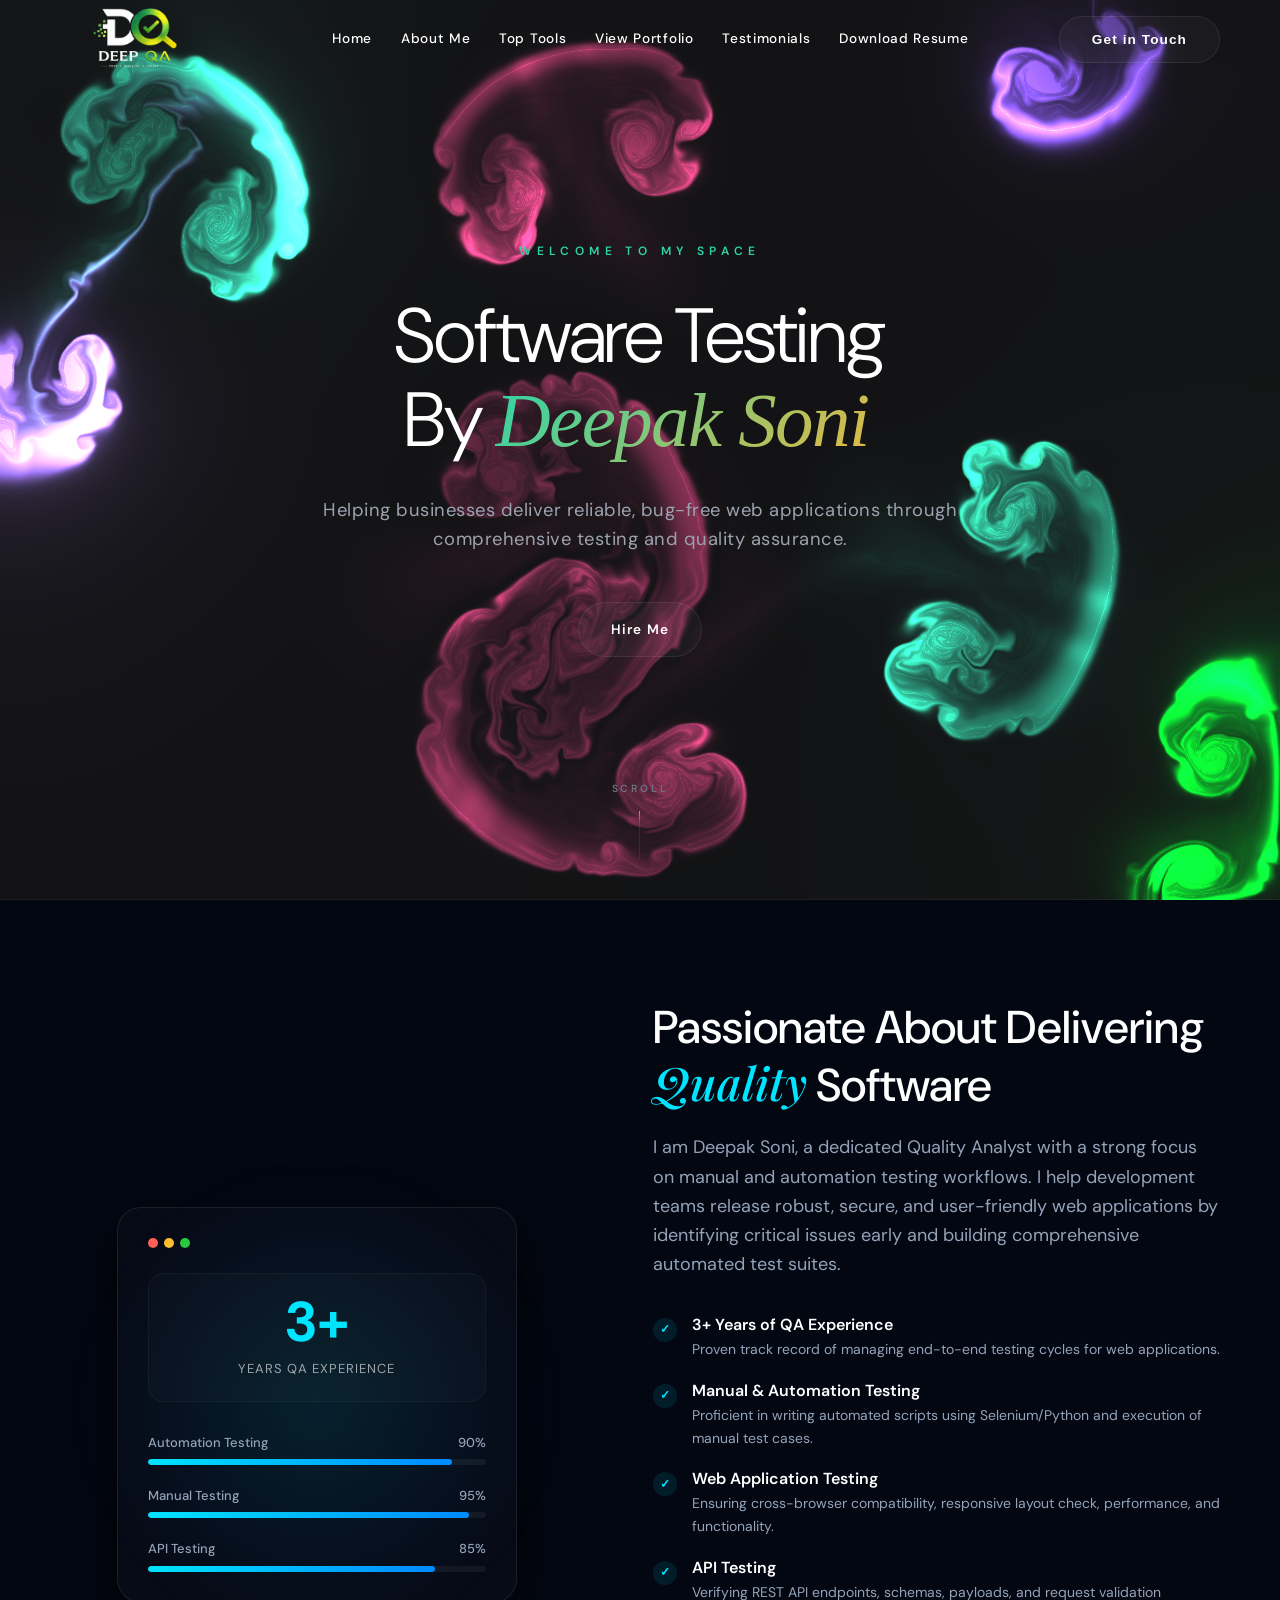
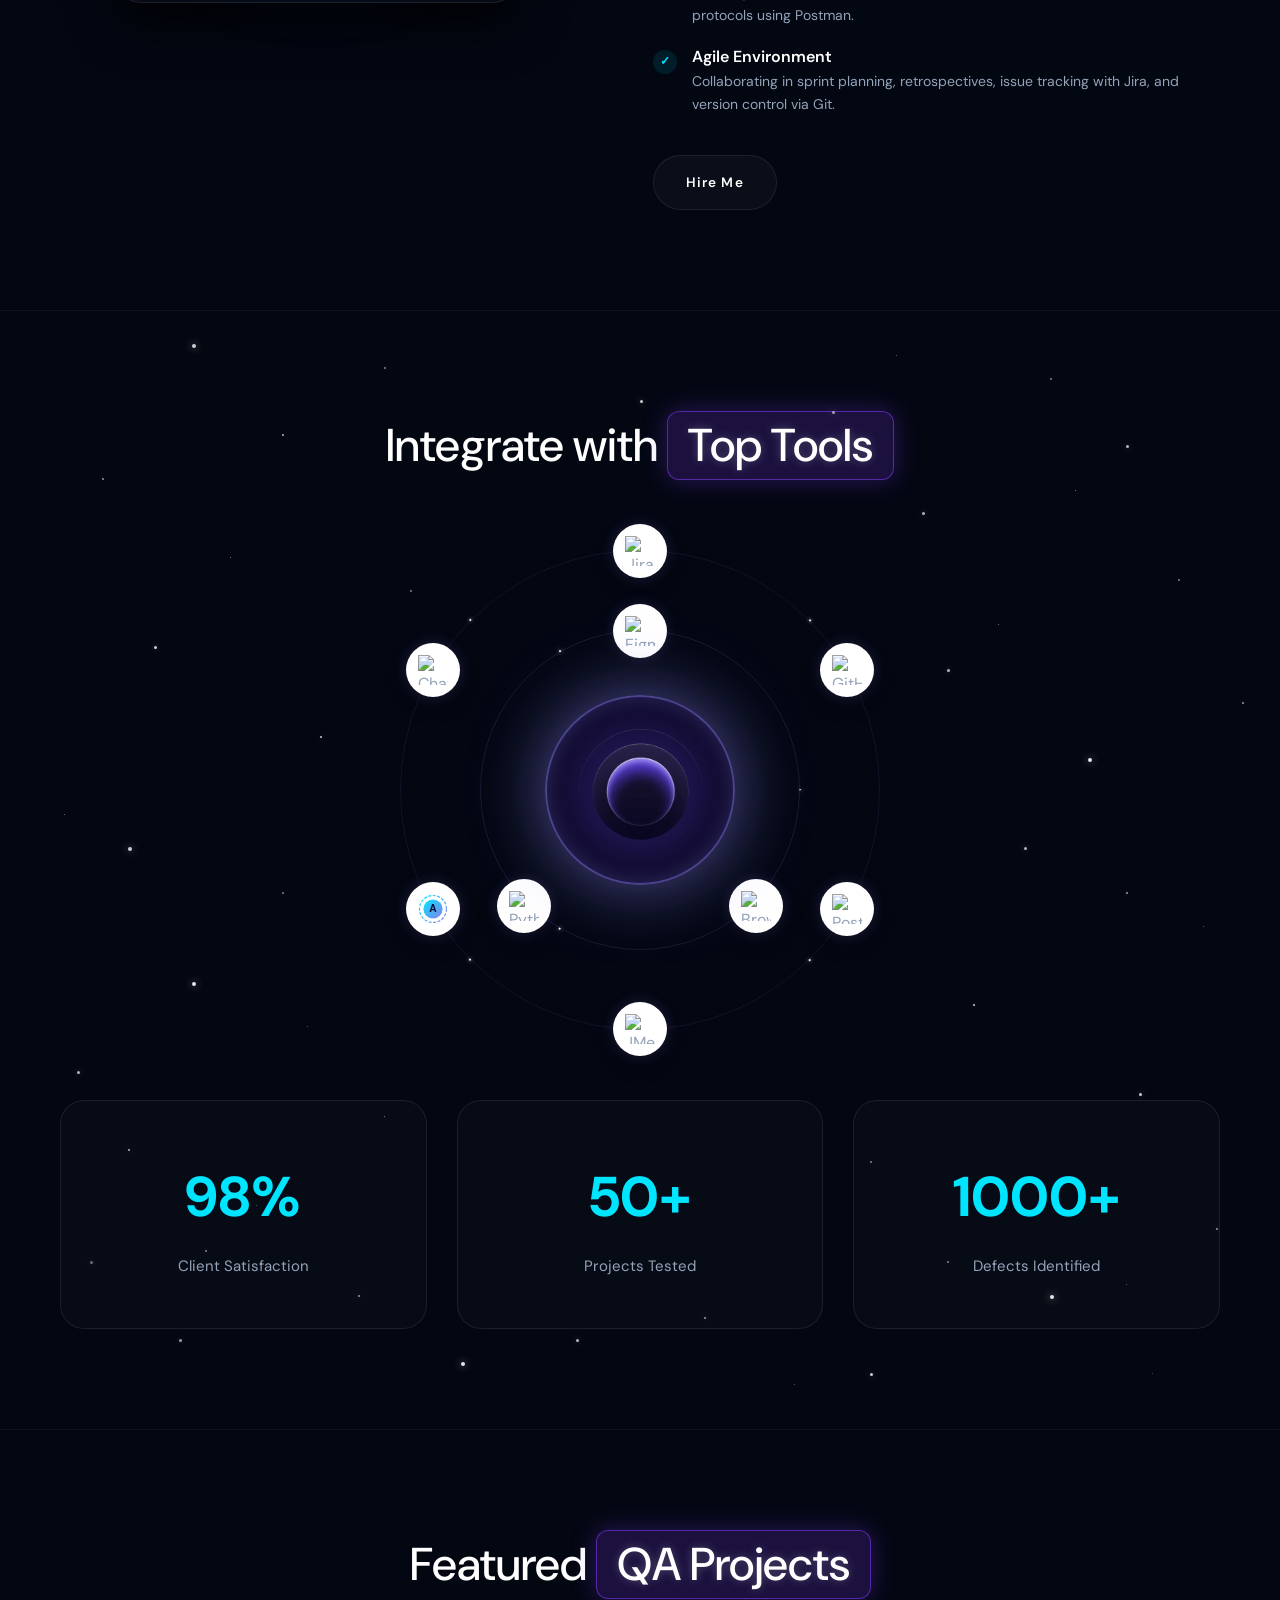
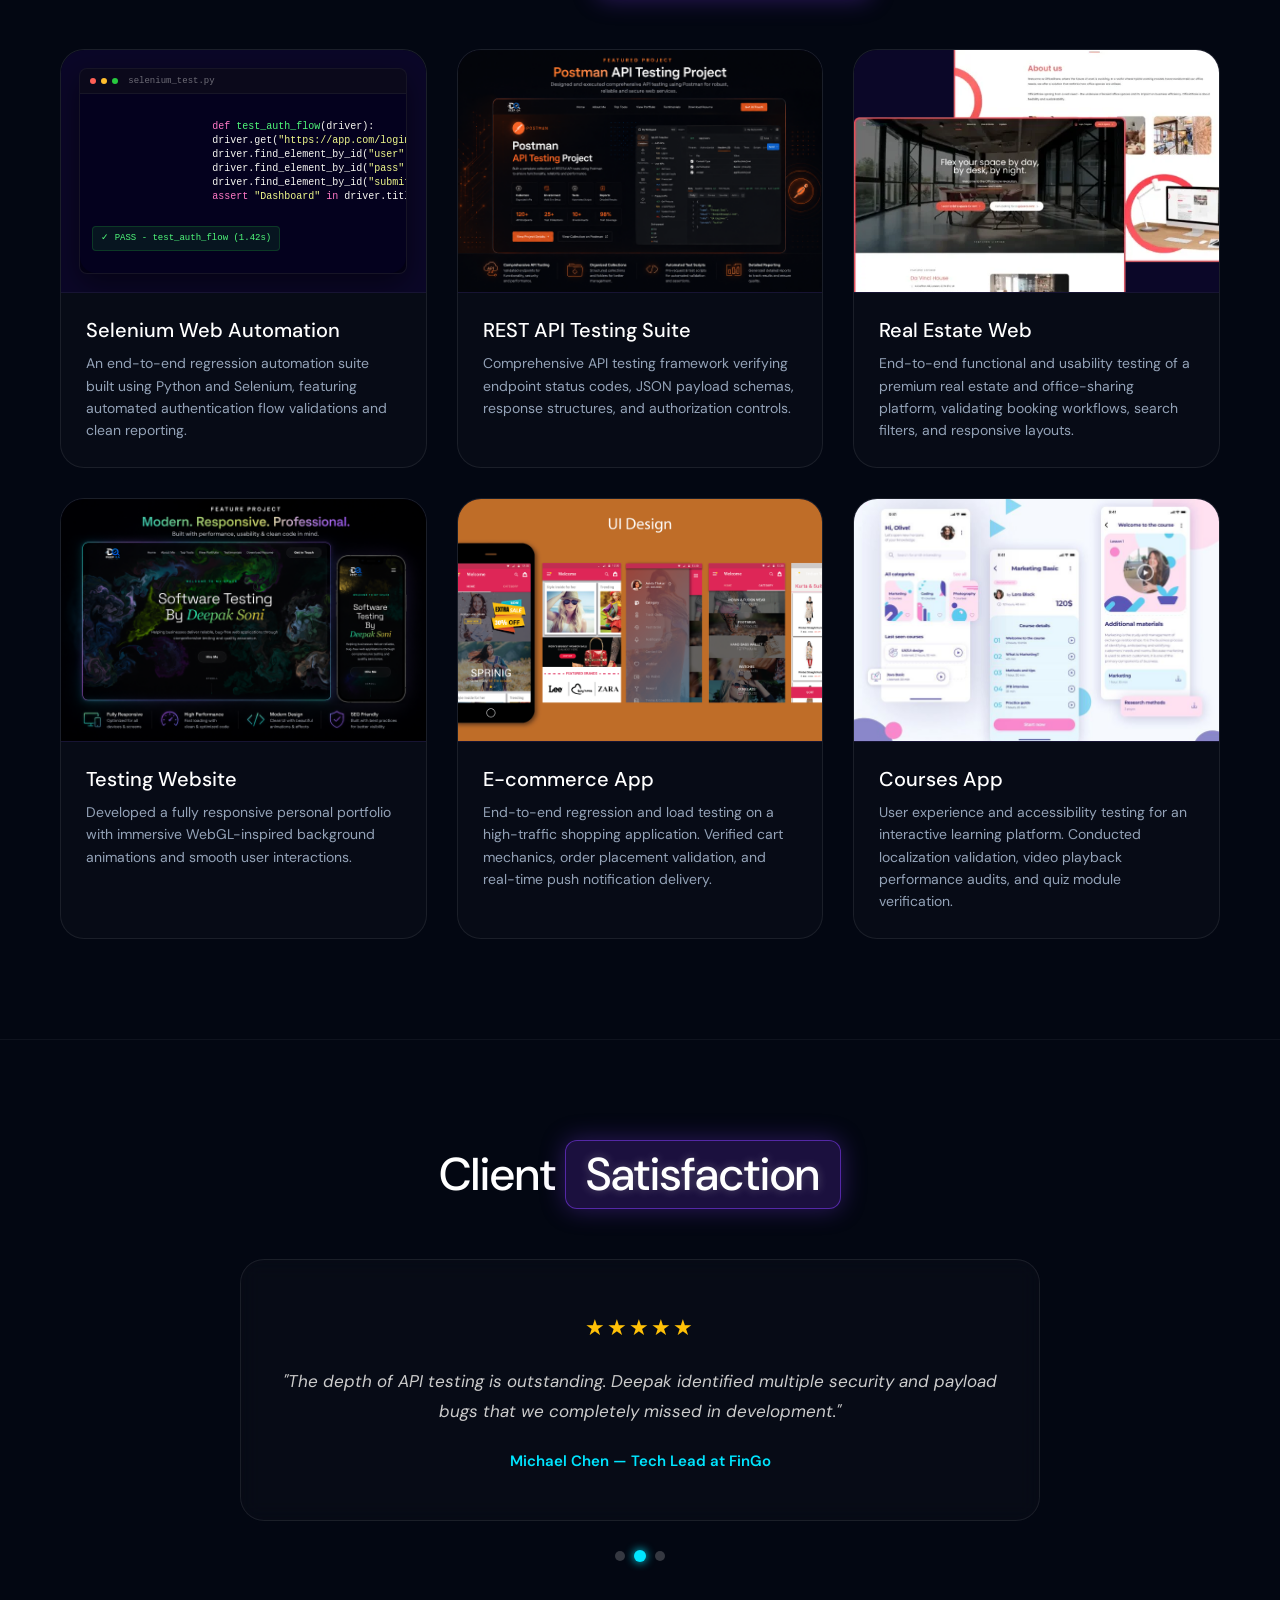
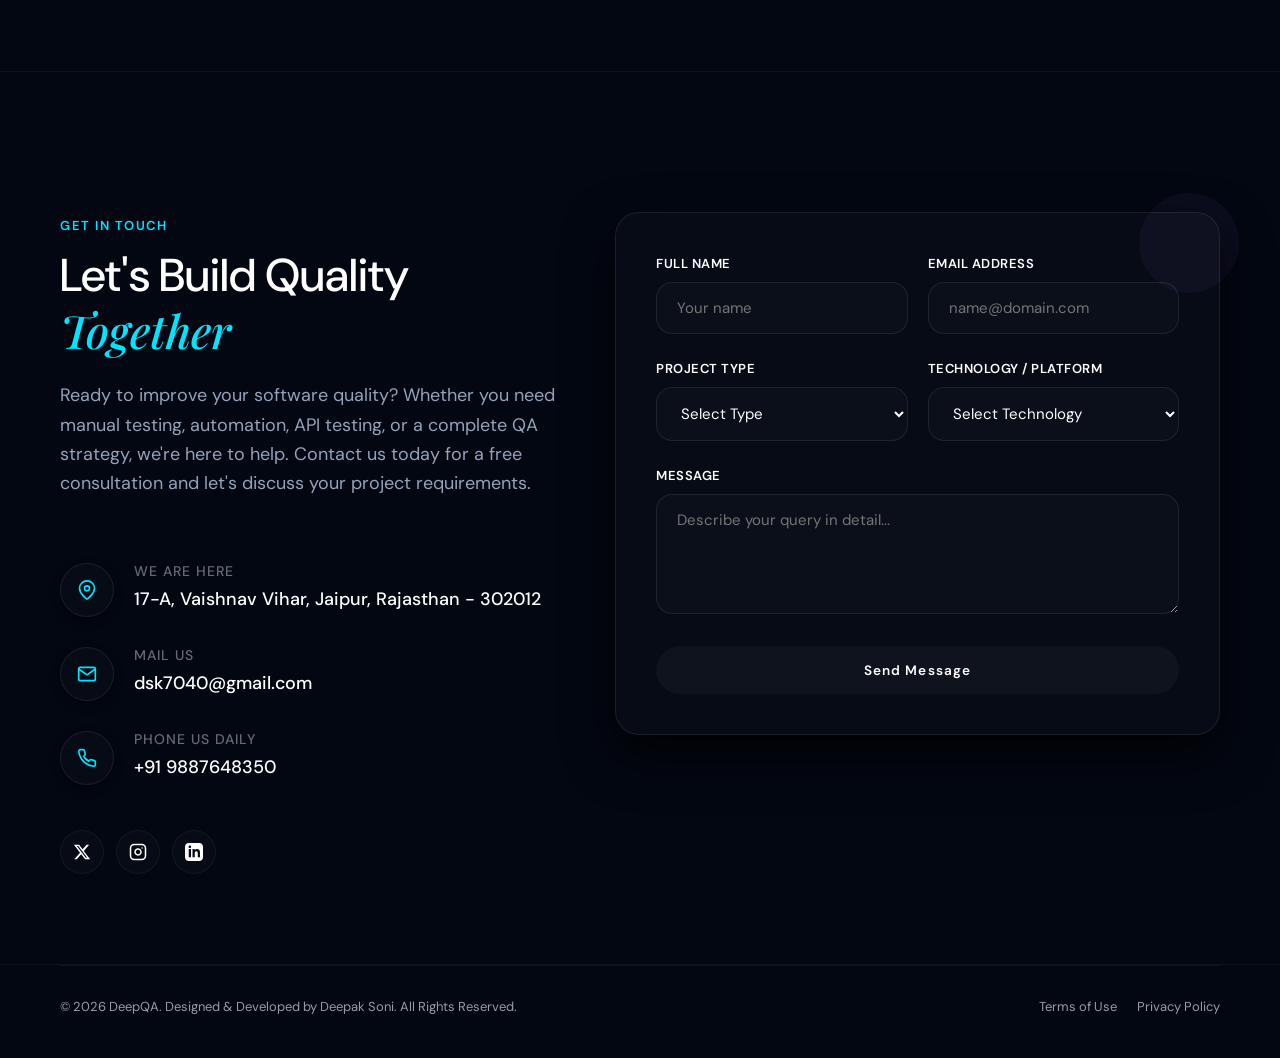
==== commit 563606a3: "Update index.html" ====
--- a/deep_webpage/index.html
+++ b/deep_webpage/index.html
@@ -638,13 +638,24 @@
 
           <!-- Contact Form Glassmorphic Card -->
           <div class="contact-form-card">
-            <form id="contactForm"
-              onsubmit="event.preventDefault(); alert('Thank you for reaching out! We will contact you shortly.'); this.reset();">
+                        <form id="contactForm" name="contact" method="POST" data-netlify="true" netlify-honeypot="bot-field">
+
+              <!-- Required for Netlify -->
+              <input type="hidden" name="form-name" value="contact">
+
+              <!-- Spam Protection -->
+              <p style="display:none;">
+                <label>Don't fill this out:
+                  <input name="bot-field">
+                </label>
+              </p>
+
               <div class="form-row">
                 <div class="form-group">
                   <label for="name" class="form-label">Full Name</label>
                   <input type="text" id="name" name="name" class="form-input" placeholder="Your name" required>
                 </div>
+
                 <div class="form-group">
                   <label for="email" class="form-label">Email Address</label>
                   <input type="email" id="email" name="email" class="form-input" placeholder="name@domain.com" required>
@@ -655,6 +666,7 @@
                 <div class="form-group">
                   <label for="project-type" class="form-label">Project Type</label>
                   <select id="project-type" name="project-type" class="form-input" required>
+
                     <option value="" disabled selected hidden>Select Type</option>
                     <option value="New Project">New Project</option>
                     <option value="Ongoing Project">Ongoing Project</option>
@@ -666,9 +678,11 @@
                     <option value="Other">Other</option>
                   </select>
                 </div>
+
                 <div class="form-group">
                   <label for="technology" class="form-label">Technology / Platform</label>
                   <select id="technology" name="technology" class="form-input" required>
+
                     <option value="" disabled selected hidden>Select Technology</option>
                     <option value="Website">Website</option>
                     <option value="Mobile App">Mobile App</option>
@@ -685,7 +699,10 @@
                   required></textarea>
               </div>
 
-              <button type="submit" class="btn btn-primary" style="width: 100%; border: none;">Send Message</button>
+              <button type="submit" class="btn btn-primary" style="width:100%;border:none;">
+                Send Message
+              </button>
+
             </form>
           </div>
         </div>
@@ -722,4 +739,4 @@
   <script src="script.js?v=1.4"></script>
 </body>
 
-</html>+</html>
